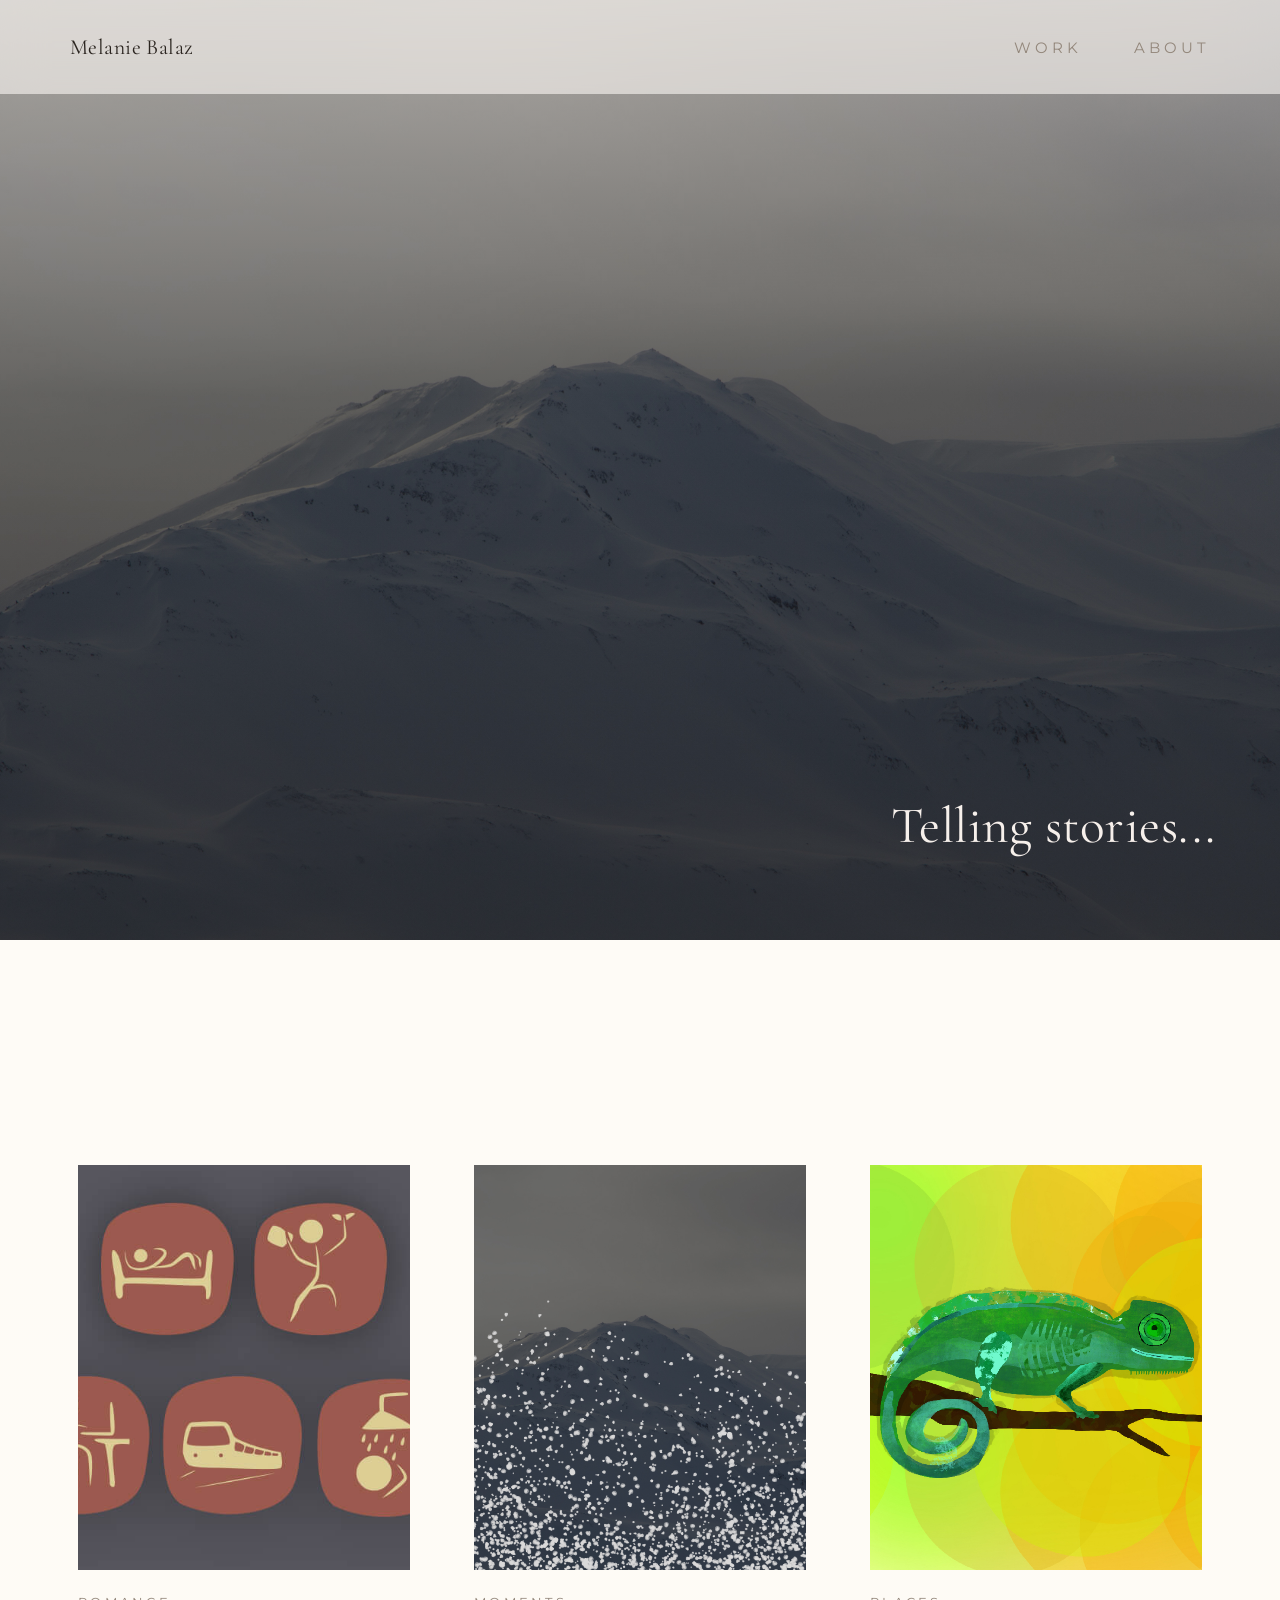
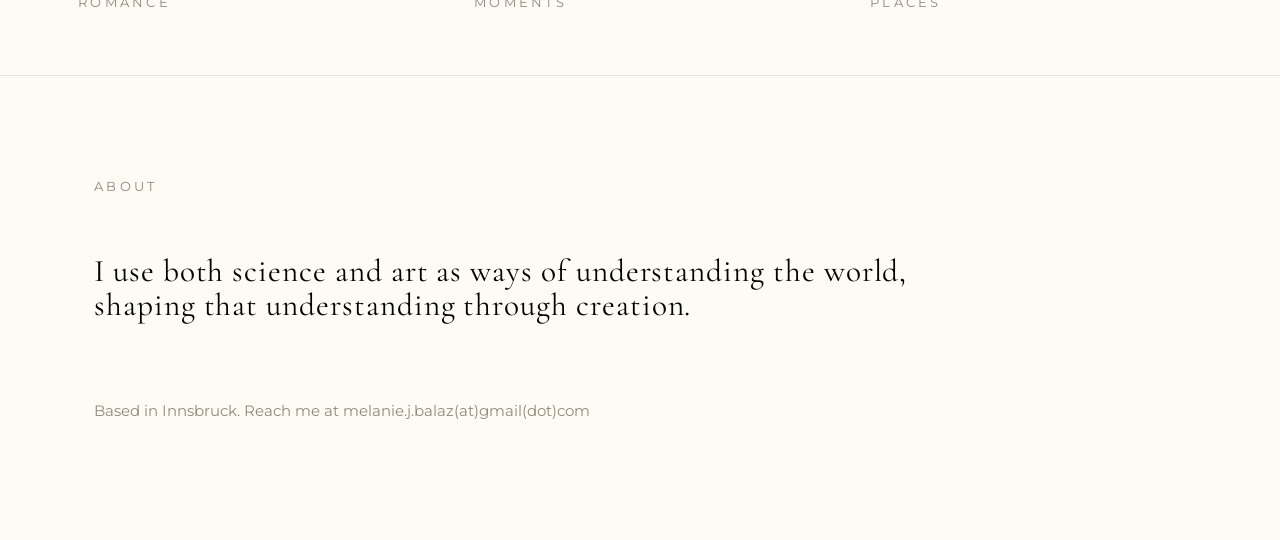
==== index.html @ 3f6c106b "Rebuild portfolio site" ====
<!DOCTYPE html>
<html lang="en">
<head>
  <meta charset="utf-8">
  <meta name="viewport" content="width=device-width, initial-scale=1">
  <title>Melanie Balaz</title>
  <meta name="description" content="Photography portfolio of Melanie Balaz.">
  <link rel="preconnect" href="https://fonts.googleapis.com">
  <link rel="preconnect" href="https://fonts.gstatic.com" crossorigin>
  <link href="https://fonts.googleapis.com/css2?family=Cormorant+Garamond:wght@400;500&family=Montserrat:wght@300;400;500&display=swap" rel="stylesheet">
  <link rel="stylesheet" href="css/style.css">
</head>
<body class="page-home">
  <div class="page-shell">
    <header class="site-header">
      <a class="brand" href="index.html">Melanie Balaz</a>
      <button class="nav-toggle" type="button" aria-expanded="false" aria-controls="site-nav">
        Menu
      </button>
      <nav class="site-nav" id="site-nav" aria-label="Primary">
        <div class="nav-group nav-work">
          <a href="#work" aria-haspopup="true">Work</a>
          <div class="work-dropdown" aria-label="Work sections">
            <a class="dropdown-link" href="romance.html">Romance</a>
            <a class="dropdown-link" href="moments.html">Moments</a>
            <a class="dropdown-link" href="places.html">Places</a>
          </div>
        </div>
        <a href="#about">About</a>
      </nav>
    </header>

    <main>
      <section class="hero">
        <img src="assets/home/hero-placeholder.jpg" alt="Placeholder hero photograph">
        <div class="hero-copy">
          <h1>Telling stories...</h1>
        </div>
      </section>

      <section class="work-section" id="work">
        <div class="section-spacer" aria-hidden="true"></div>
        <div class="card-grid">
          <a class="story-card" href="romance.html">
            <div class="story-image-wrap">
              <img src="assets/romance/cover-placeholder.jpg" alt="Placeholder photograph for romance">
            </div>
            <span>Romance</span>
          </a>
          <a class="story-card" href="moments.html">
            <div class="story-image-wrap">
              <img src="assets/moments/cover-placeholder.jpg" alt="Placeholder photograph for moments">
            </div>
            <span>Moments</span>
          </a>
          <a class="story-card" href="places.html">
            <div class="story-image-wrap">
              <img src="assets/places/cover-placeholder.jpg" alt="Placeholder photograph for places">
            </div>
            <span>Places</span>
          </a>
        </div>
      </section>

      <section class="about-section" id="about">
        <div class="about-inner">
          <p class="eyebrow">About</p>
          <p class="about-text">
            I use both science and art as ways of understanding the world, shaping that understanding through creation.
          </p>
          <p class="about-contact">
            Based in Innsbruck. Reach me at melanie.j.balaz(at)gmail(dot)com
          </p>
        </div>
      </section>
    </main>
  </div>

  <script src="js/script.js"></script>
</body>
</html>
---- css/style.css ----
:root {
  --bg: #f6f3ee;
  --panel: rgba(255, 255, 255, 0.58);
  --panel-strong: rgba(255, 255, 255, 0.82);
  --line: rgba(77, 64, 51, 0.12);
  --text: #2b2520;
  --muted: #93877b;
  --shadow: 0 22px 50px rgba(74, 56, 39, 0.09);
  --radius: 30px;
  --radius-small: 22px;
  --content-width: min(1960px, calc(100vw - 32px));
}

* {
  box-sizing: border-box;
}

html {
  scroll-behavior: smooth;
}

body {
  margin: 0;
  background:
    radial-gradient(circle at top left, rgba(221, 214, 205, 0.6), transparent 28%),
    linear-gradient(180deg, #f7f3ee 0%, #f6f2ec 100%);
  color: var(--text);
  font-family: "Montserrat", sans-serif;
}

img {
  display: block;
  max-width: 100%;
}

a {
  color: inherit;
  text-decoration: none;
}

button {
  font: inherit;
}

.page-shell {
  width: 100%;
  margin: 0;
  min-height: 100vh;
  border: 0;
  border-radius: 0;
  background: rgba(255, 252, 247, 0.92);
  box-shadow: none;
  overflow: clip;
}

.page-shell-inner {
  min-height: 100vh;
}

.site-header {
  position: fixed;
  top: 0;
  left: 0;
  right: 0;
  width: 100%;
  display: flex;
  align-items: center;
  justify-content: space-between;
  gap: 24px;
  padding: 34px 70px;
  z-index: 20;
  border-radius: 0;
  background: rgba(255, 252, 248, 0.58);
  backdrop-filter: blur(22px) saturate(135%);
  -webkit-backdrop-filter: blur(22px) saturate(135%);
}

.brand,
.hero h1,
.story-title h1,
.about-text {
  font-family: "Cormorant Garamond", serif;
}

.brand {
  font-size: clamp(1.35rem, 1.2vw, 1.95rem);
  letter-spacing: 0.02em;
}

.site-nav {
  display: flex;
  align-items: center;
  gap: 52px;
  font-size: clamp(0.95rem, 0.9vw, 1.15rem);
  letter-spacing: 0.26em;
  text-transform: uppercase;
  color: var(--muted);
}

.nav-group {
  position: relative;
}

.site-nav a {
  transition: color 180ms ease;
}

.site-nav a:hover,
.site-nav a:focus-visible,
.nav-work.nav-open > a {
  color: var(--text);
}

.site-nav a[aria-current="page"],
.page-romance .nav-work > a,
.page-moments .nav-work > a,
.page-places .nav-work > a {
  color: var(--text);
}

.work-dropdown {
  position: absolute;
  top: calc(100% + 16px);
  right: -28px;
  min-width: 280px;
  display: grid;
  gap: 24px;
  padding: 24px 30px 26px;
  background: rgba(255, 252, 247, 0.94);
  border: 1px solid rgba(77, 64, 51, 0.08);
  box-shadow: 0 16px 30px rgba(50, 37, 26, 0.08);
  opacity: 0;
  transform: translateY(10px);
  pointer-events: none;
  transition: opacity 180ms ease, transform 180ms ease;
}

.work-dropdown a {
  display: block;
}

.work-dropdown a[aria-current="page"] {
  color: var(--text);
}

.nav-work:hover .work-dropdown,
.nav-work:focus-within .work-dropdown,
.nav-work.nav-open .work-dropdown {
  opacity: 1;
  transform: translateY(0);
  pointer-events: auto;
}

.nav-toggle {
  display: none;
  border: 0;
  background: transparent;
  text-transform: uppercase;
  letter-spacing: 0.2em;
  color: var(--muted);
}

.hero {
  position: relative;
  min-height: 940px;
  overflow: hidden;
}

.hero::after {
  content: "";
  position: absolute;
  inset: 0;
  background: linear-gradient(180deg, rgba(248, 242, 236, 0.48) 0%, rgba(44, 31, 18, 0.04) 42%, rgba(31, 19, 8, 0.28) 100%);
}

.hero img {
  width: 100%;
  height: 100%;
  min-height: 940px;
  object-fit: cover;
  object-position: center;
}

.hero-copy {
  position: absolute;
  right: clamp(40px, 5vw, 110px);
  bottom: clamp(40px, 7vw, 92px);
  z-index: 1;
}

.hero h1,
.story-title h1 {
  margin: 0;
  font-size: clamp(2.15rem, 4vw, 4.2rem);
  font-weight: 400;
  line-height: 0.94;
  letter-spacing: 0.01em;
}

.hero h1 {
  color: rgba(255, 248, 243, 0.96);
  text-align: right;
}

.story-title h1 {
  font-family: "Cormorant Garamond", serif;
  font-size: clamp(1.8rem, 3vw, 3.1rem);
}

.work-section {
  padding: 0 78px 64px;
}

.section-spacer {
  height: 225px;
}

.card-grid {
  display: grid;
  grid-template-columns: repeat(3, minmax(0, 1fr));
  gap: 64px;
}

.story-card {
  display: block;
}

.story-image-wrap {
  aspect-ratio: 0.82;
  overflow: hidden;
  background: #e8e2da;
}

.story-card img {
  width: 100%;
  height: 100%;
  object-fit: cover;
  transition: transform 280ms ease, filter 280ms ease;
}

.story-card:hover img,
.story-card:focus-visible img {
  transform: scale(1.02);
  filter: saturate(1.03);
}

.story-card span,
.eyebrow {
  display: inline-block;
  margin-top: 24px;
  font-size: clamp(0.82rem, 0.78vw, 1.22rem);
  letter-spacing: 0.25em;
  text-transform: uppercase;
  color: var(--muted);
}

.about-section {
  border-top: 1px solid var(--line);
  padding: 78px 0 120px;
}

.about-inner {
  max-width: 1120px;
  padding: 0 94px;
}

.about-text {
  margin: 48px 0 78px;
  max-width: 920px;
  font-size: clamp(1.7rem, 2.45vw, 2.8rem);
  line-height: 1.08;
  font-weight: 400;
  letter-spacing: 0.03em;
  color: #000;
}

.about-contact {
  margin: 0;
  font-size: clamp(0.95rem, 1.05vw, 1.45rem);
  color: var(--muted);
}

.story-page {
  padding: 148px 78px 90px;
}

.back-link {
  display: inline-block;
  margin-bottom: 34px;
  font-size: clamp(0.78rem, 0.72vw, 0.95rem);
  letter-spacing: 0.2em;
  text-transform: uppercase;
  color: var(--muted);
}

.back-link::before {
  content: "< ";
}

.story-title {
  padding: 12px 0 86px;
}

.story-title h1 {
  color: var(--text);
}

.story-gallery-split {
  display: grid;
  grid-template-columns: minmax(0, 1fr) minmax(0, 1fr);
  gap: 64px;
  align-items: start;
}

.story-frame {
  margin: 0;
  overflow: hidden;
  background: #e8e1d7;
}

.story-frame-tall {
  aspect-ratio: 0.76;
}

.story-frame-wide {
  aspect-ratio: 1.24;
}

.story-frame img {
  width: 100%;
  height: 100%;
  object-fit: cover;
}

@media (max-width: 1100px) {
  .site-header {
    padding: 28px 24px;
    border-radius: 0;
  }

  .page-shell {
    width: 100%;
    border-radius: 0;
  }

  .site-nav {
    position: absolute;
    top: calc(100% - 8px);
    right: 16px;
    display: none;
    width: min(320px, calc(100vw - 48px));
    padding: 20px 22px 24px;
    border: 1px solid rgba(77, 64, 51, 0.08);
    background: rgba(255, 252, 247, 0.96);
    box-shadow: 0 16px 30px rgba(50, 37, 26, 0.08);
  }

  .site-nav.nav-visible {
    display: grid;
    gap: 22px;
  }

  .nav-group {
    display: grid;
    gap: 16px;
  }

  .work-dropdown {
    position: static;
    min-width: auto;
    padding: 0 0 0 14px;
    background: transparent;
    border: 0;
    box-shadow: none;
    opacity: 1;
    transform: none;
    pointer-events: auto;
    gap: 18px;
    display: none;
  }

  .nav-work.nav-open .work-dropdown {
    display: grid;
  }

  .nav-toggle {
    display: block;
  }

  .hero,
  .hero img {
    min-height: 620px;
  }

  .work-section,
  .story-page {
    padding-left: 24px;
    padding-right: 24px;
  }

  .section-spacer {
    height: 96px;
  }

  .card-grid,
  .story-gallery-split {
    grid-template-columns: 1fr;
    gap: 32px;
  }

  .about-inner {
    padding: 0 24px;
  }

  .about-text {
    margin: 28px 0 42px;
  }
}

@media (max-width: 700px) {
  .page-shell {
    margin: 0;
  }

  .site-header {
    inset: 8px auto auto 50%;
  }

  .brand {
    font-size: 2.2rem;
  }

  .hero-copy {
    left: 24px;
    right: 24px;
    bottom: 28px;
  }

  .hero h1 {
    text-align: left;
  }

  .story-card span,
  .eyebrow,
  .site-nav {
    letter-spacing: 0.18em;
  }

  .story-page {
    padding-top: 118px;
  }

  .story-title {
    padding-bottom: 42px;
  }
}
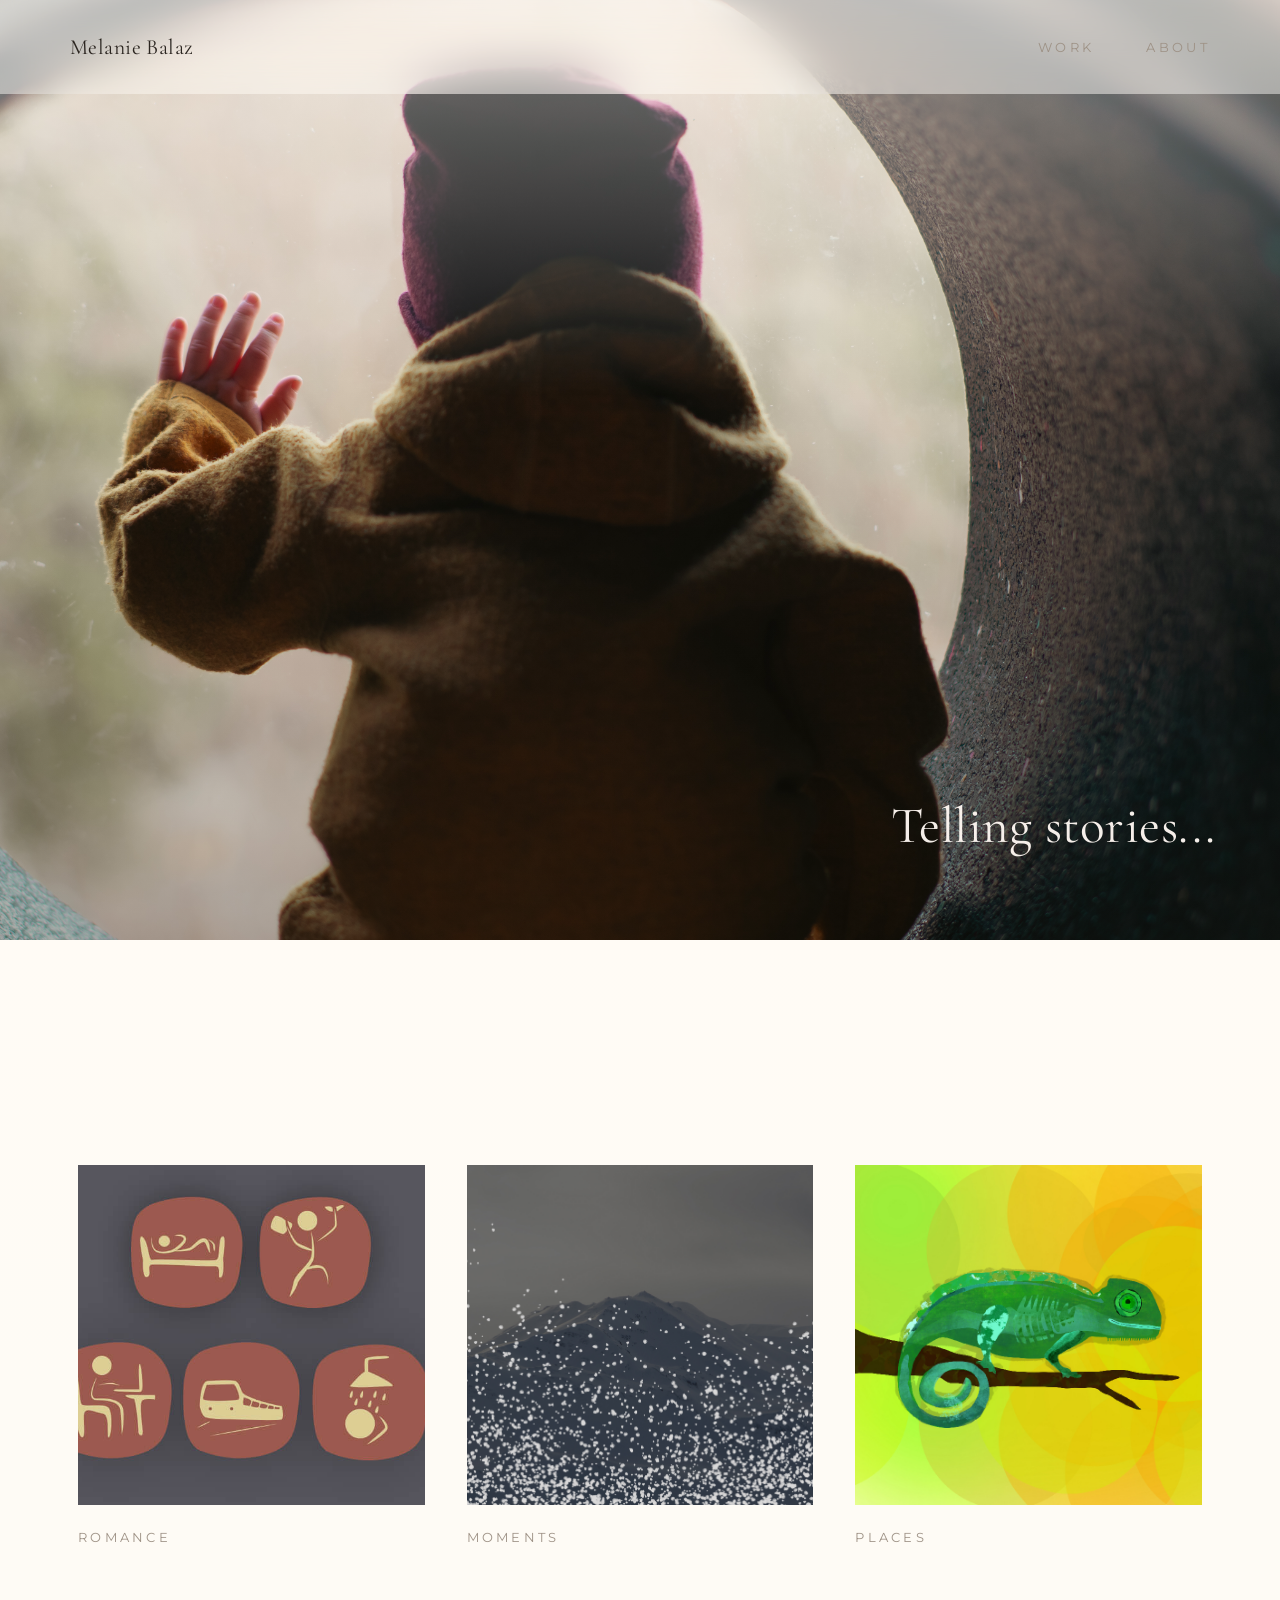
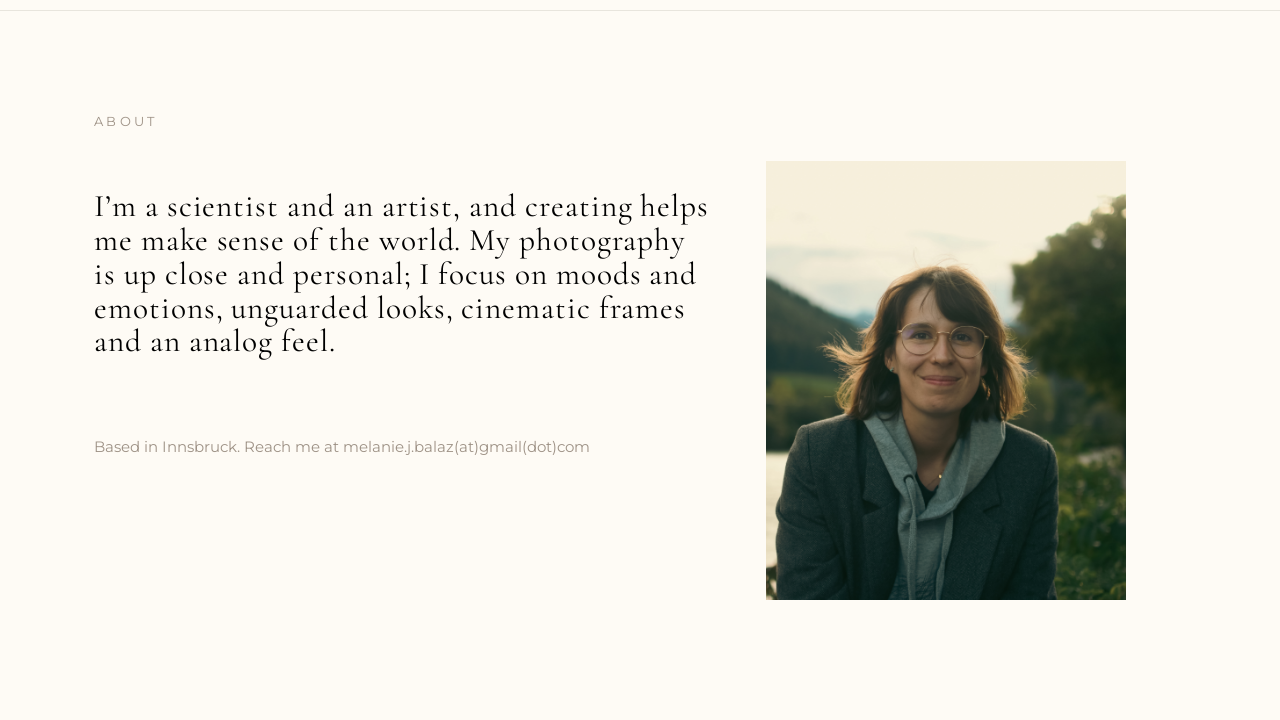
==== commit d82365a6: "Expand portfolio pages and clean repo" ====
--- a/index.html
+++ b/index.html
@@ -64,13 +64,19 @@
 
       <section class="about-section" id="about">
         <div class="about-inner">
-          <p class="eyebrow">About</p>
-          <p class="about-text">
-            I use both science and art as ways of understanding the world, shaping that understanding through creation.
-          </p>
-          <p class="about-contact">
-            Based in Innsbruck. Reach me at melanie.j.balaz(at)gmail(dot)com
-          </p>
+          <div class="about-copy">
+            <p class="eyebrow">About</p>
+            <p class="about-text">
+              I’m a scientist and an artist, and creating helps me make sense of the world.
+              My photography is up close and personal; I focus on moods and emotions, unguarded looks, cinematic frames and an analog feel.
+            </p>
+            <p class="about-contact">
+              Based in Innsbruck. Reach me at melanie.j.balaz(at)gmail(dot)com
+            </p>
+          </div>
+          <figure class="about-portrait">
+            <img src="assets/about/portrait-placeholder.jpg" alt="Placeholder portrait photograph">
+          </figure>
         </div>
       </section>
     </main>
--- a/css/style.css
+++ b/css/style.css
@@ -4,7 +4,8 @@
   --panel-strong: rgba(255, 255, 255, 0.82);
   --line: rgba(77, 64, 51, 0.12);
   --text: #2b2520;
-  --muted: #93877b;
+  --muted: #9e9286;
+  --hover: #000;
   --shadow: 0 22px 50px rgba(74, 56, 39, 0.09);
   --radius: 30px;
   --radius-small: 22px;
@@ -22,8 +23,8 @@
 body {
   margin: 0;
   background:
-    radial-gradient(circle at top left, rgba(221, 214, 205, 0.6), transparent 28%),
-    linear-gradient(180deg, #f7f3ee 0%, #f6f2ec 100%);
+    radial-gradient(circle at top left, rgba(228, 215, 201, 0.5), transparent 28%),
+    linear-gradient(180deg, #fcf7f0 0%, #f7efe5 100%);
   color: var(--text);
   font-family: "Montserrat", sans-serif;
 }
@@ -70,7 +71,7 @@
   padding: 34px 70px;
   z-index: 20;
   border-radius: 0;
-  background: rgba(255, 252, 248, 0.58);
+  background: rgba(255, 252, 248, 0.48);
   backdrop-filter: blur(22px) saturate(135%);
   -webkit-backdrop-filter: blur(22px) saturate(135%);
 }
@@ -91,7 +92,7 @@
   display: flex;
   align-items: center;
   gap: 52px;
-  font-size: clamp(0.95rem, 0.9vw, 1.15rem);
+  font-size: clamp(0.8rem, 0.72vw, 0.95rem);
   letter-spacing: 0.26em;
   text-transform: uppercase;
   color: var(--muted);
@@ -108,7 +109,7 @@
 .site-nav a:hover,
 .site-nav a:focus-visible,
 .nav-work.nav-open > a {
-  color: var(--text);
+  color: var(--hover);
 }
 
 .site-nav a[aria-current="page"],
@@ -135,12 +136,26 @@
   transition: opacity 180ms ease, transform 180ms ease;
 }
 
+.work-dropdown::before {
+  content: "";
+  position: absolute;
+  left: 0;
+  right: 0;
+  top: -16px;
+  height: 16px;
+}
+
 .work-dropdown a {
   display: block;
 }
 
 .work-dropdown a[aria-current="page"] {
   color: var(--text);
+}
+
+.work-dropdown a:hover,
+.work-dropdown a:focus-visible {
+  color: var(--hover);
 }
 
 .nav-work:hover .work-dropdown,
@@ -218,7 +233,7 @@
 .card-grid {
   display: grid;
   grid-template-columns: repeat(3, minmax(0, 1fr));
-  gap: 64px;
+  gap: 42px;
 }
 
 .story-card {
@@ -226,7 +241,7 @@
 }
 
 .story-image-wrap {
-  aspect-ratio: 0.82;
+  aspect-ratio: 1.02;
   overflow: hidden;
   background: #e8e2da;
 }
@@ -260,8 +275,16 @@
 }
 
 .about-inner {
-  max-width: 1120px;
+  max-width: 1320px;
   padding: 0 94px;
+  display: grid;
+  grid-template-columns: minmax(0, 1.25fr) minmax(280px, 420px);
+  gap: 56px;
+  align-items: start;
+}
+
+.about-copy {
+  min-width: 0;
 }
 
 .about-text {
@@ -280,6 +303,20 @@
   color: var(--muted);
 }
 
+.about-portrait {
+  margin: 72px 0 0;
+  width: min(100%, 360px);
+  aspect-ratio: 0.82;
+  overflow: hidden;
+  background: #e8e1d7;
+}
+
+.about-portrait img {
+  width: 100%;
+  height: 100%;
+  object-fit: cover;
+}
+
 .story-page {
   padding: 148px 78px 90px;
 }
@@ -310,6 +347,13 @@
   grid-template-columns: minmax(0, 1fr) minmax(0, 1fr);
   gap: 64px;
   align-items: start;
+  margin-bottom: 42px;
+}
+
+.story-gallery-grid {
+  display: grid;
+  grid-template-columns: repeat(3, minmax(0, 1fr));
+  gap: 36px;
 }
 
 .story-frame {
@@ -324,6 +368,10 @@
 
 .story-frame-wide {
   aspect-ratio: 1.24;
+}
+
+.story-frame-gallery {
+  aspect-ratio: 0.88;
 }
 
 .story-frame img {
@@ -403,17 +451,25 @@
   }
 
   .card-grid,
-  .story-gallery-split {
+  .story-gallery-split,
+  .story-gallery-grid {
     grid-template-columns: 1fr;
     gap: 32px;
   }
 
   .about-inner {
     padding: 0 24px;
+    grid-template-columns: 1fr;
+    gap: 28px;
   }
 
   .about-text {
     margin: 28px 0 42px;
+  }
+
+  .about-portrait {
+    margin-top: 0;
+    max-width: 420px;
   }
 }
 
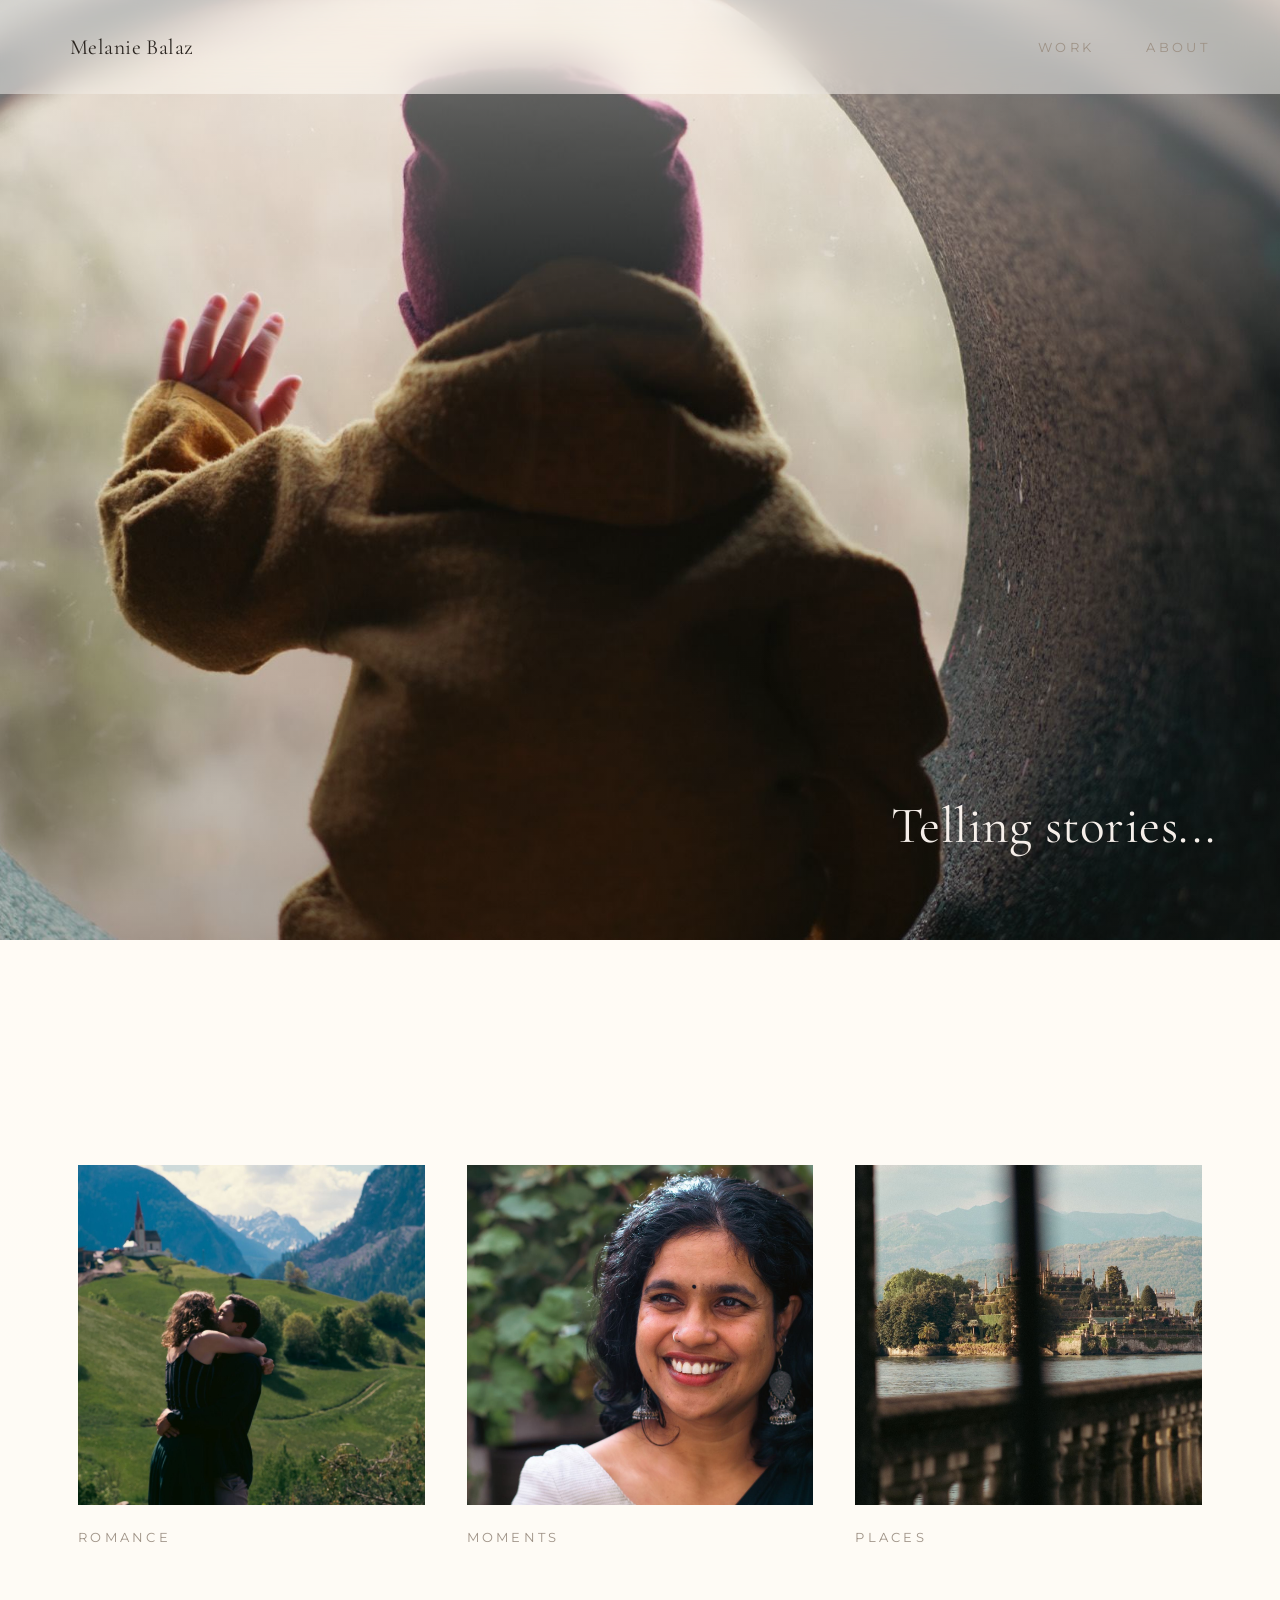
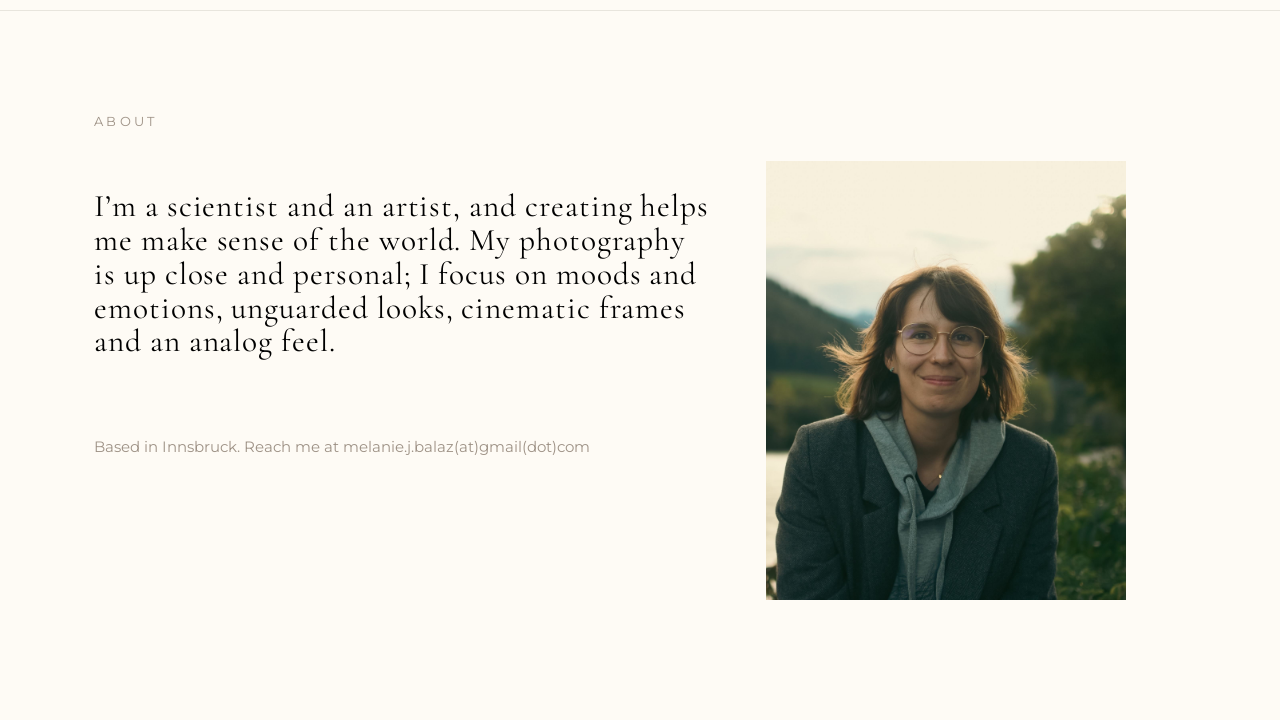
==== commit 194a53c4: "Fix broken image references" ====
--- a/index.html
+++ b/index.html
@@ -43,7 +43,7 @@
         <div class="card-grid">
           <a class="story-card" href="romance.html">
             <div class="story-image-wrap">
-              <img src="assets/romance/cover-placeholder.jpg" alt="Placeholder photograph for romance">
+              <img src="assets/romance/dm.jpg" alt="Photograph for romance">
             </div>
             <span>Romance</span>
           </a>
--- a/css/style.css
+++ b/css/style.css
@@ -342,6 +342,81 @@
   color: var(--text);
 }
 
+.couples-list {
+  display: grid;
+  gap: 52px;
+}
+
+.couple-section {
+  border-top: 1px solid rgba(77, 64, 51, 0.12);
+  padding-top: 26px;
+}
+
+.couple-toggle {
+  display: grid;
+  grid-template-columns: minmax(180px, 240px) minmax(0, 520px);
+  gap: 24px;
+  align-items: end;
+  width: 100%;
+  padding: 0;
+  border: 0;
+  background: transparent;
+  cursor: pointer;
+  text-align: left;
+}
+
+.couple-name {
+  align-self: center;
+  color: var(--muted);
+  font-size: clamp(0.9rem, 0.88vw, 1.2rem);
+  letter-spacing: 0.24em;
+  text-transform: uppercase;
+}
+
+.couple-cover {
+  margin: 0;
+  background: rgba(255, 252, 247, 0.92);
+  overflow: hidden;
+  max-width: 520px;
+}
+
+.couple-cover img {
+  display: block;
+  width: 100%;
+  height: auto;
+  transition: transform 260ms ease, filter 260ms ease;
+}
+
+.couple-toggle:hover .couple-cover img,
+.couple-toggle:focus-visible .couple-cover img {
+  transform: scale(1.03);
+  filter: saturate(1.03);
+}
+
+.couple-gallery {
+  display: grid;
+  grid-template-rows: 0fr;
+  opacity: 0;
+  transform: translateY(-8px);
+  transition:
+    grid-template-rows 420ms ease,
+    opacity 320ms ease,
+    transform 420ms ease,
+    padding-top 420ms ease;
+  padding-top: 0;
+}
+
+.couple-gallery > * {
+  min-height: 0;
+}
+
+.couple-section.is-open .couple-gallery {
+  grid-template-rows: 1fr;
+  opacity: 1;
+  transform: translateY(0);
+  padding-top: 28px;
+}
+
 .story-gallery-split {
   display: grid;
   grid-template-columns: minmax(0, 1fr) minmax(0, 1fr);
@@ -356,10 +431,19 @@
   gap: 36px;
 }
 
+.story-gallery-masonry {
+  columns: 3 240px;
+  column-gap: 28px;
+}
+
+.couple-gallery .story-gallery-masonry {
+  overflow: hidden;
+}
+
 .story-frame {
-  margin: 0;
-  overflow: hidden;
-  background: #e8e1d7;
+  margin: 0 0 28px;
+  break-inside: avoid;
+  background: rgba(255, 252, 247, 0.92);
 }
 
 .story-frame-tall {
@@ -376,8 +460,68 @@
 
 .story-frame img {
   width: 100%;
-  height: 100%;
-  object-fit: cover;
+  height: auto;
+  object-fit: contain;
+}
+
+.story-frame-button {
+  display: block;
+  width: 100%;
+  padding: 0;
+  border: 0;
+  background: transparent;
+  cursor: pointer;
+  overflow: hidden;
+}
+
+.story-frame-button img {
+  display: block;
+  width: 100%;
+  height: auto;
+  transition: transform 260ms ease, filter 260ms ease;
+}
+
+.story-frame-button:hover img,
+.story-frame-button:focus-visible img {
+  transform: scale(1.03);
+  filter: saturate(1.03);
+}
+
+.lightbox {
+  position: fixed;
+  inset: 0;
+  z-index: 80;
+  display: flex;
+  align-items: center;
+  justify-content: center;
+  padding: 56px 32px 32px;
+  background: rgba(18, 14, 10, 0.88);
+}
+
+.lightbox[hidden] {
+  display: none;
+}
+
+.lightbox-image {
+  max-width: min(94vw, 1600px);
+  max-height: 88vh;
+  width: auto;
+  height: auto;
+  object-fit: contain;
+  box-shadow: 0 18px 60px rgba(0, 0, 0, 0.28);
+}
+
+.lightbox-close {
+  position: absolute;
+  top: 18px;
+  right: 24px;
+  border: 0;
+  background: transparent;
+  color: rgba(255, 248, 243, 0.95);
+  font-size: 0.85rem;
+  letter-spacing: 0.22em;
+  text-transform: uppercase;
+  cursor: pointer;
 }
 
 @media (max-width: 1100px) {
@@ -457,6 +601,16 @@
     gap: 32px;
   }
 
+  .couple-toggle {
+    grid-template-columns: 1fr;
+    gap: 18px;
+  }
+
+  .story-gallery-masonry {
+    columns: 2 220px;
+    column-gap: 20px;
+  }
+
   .about-inner {
     padding: 0 24px;
     grid-template-columns: 1fr;
@@ -509,4 +663,9 @@
   .story-title {
     padding-bottom: 42px;
   }
-}
+
+  .story-gallery-masonry {
+    columns: 1;
+    column-gap: 0;
+  }
+}
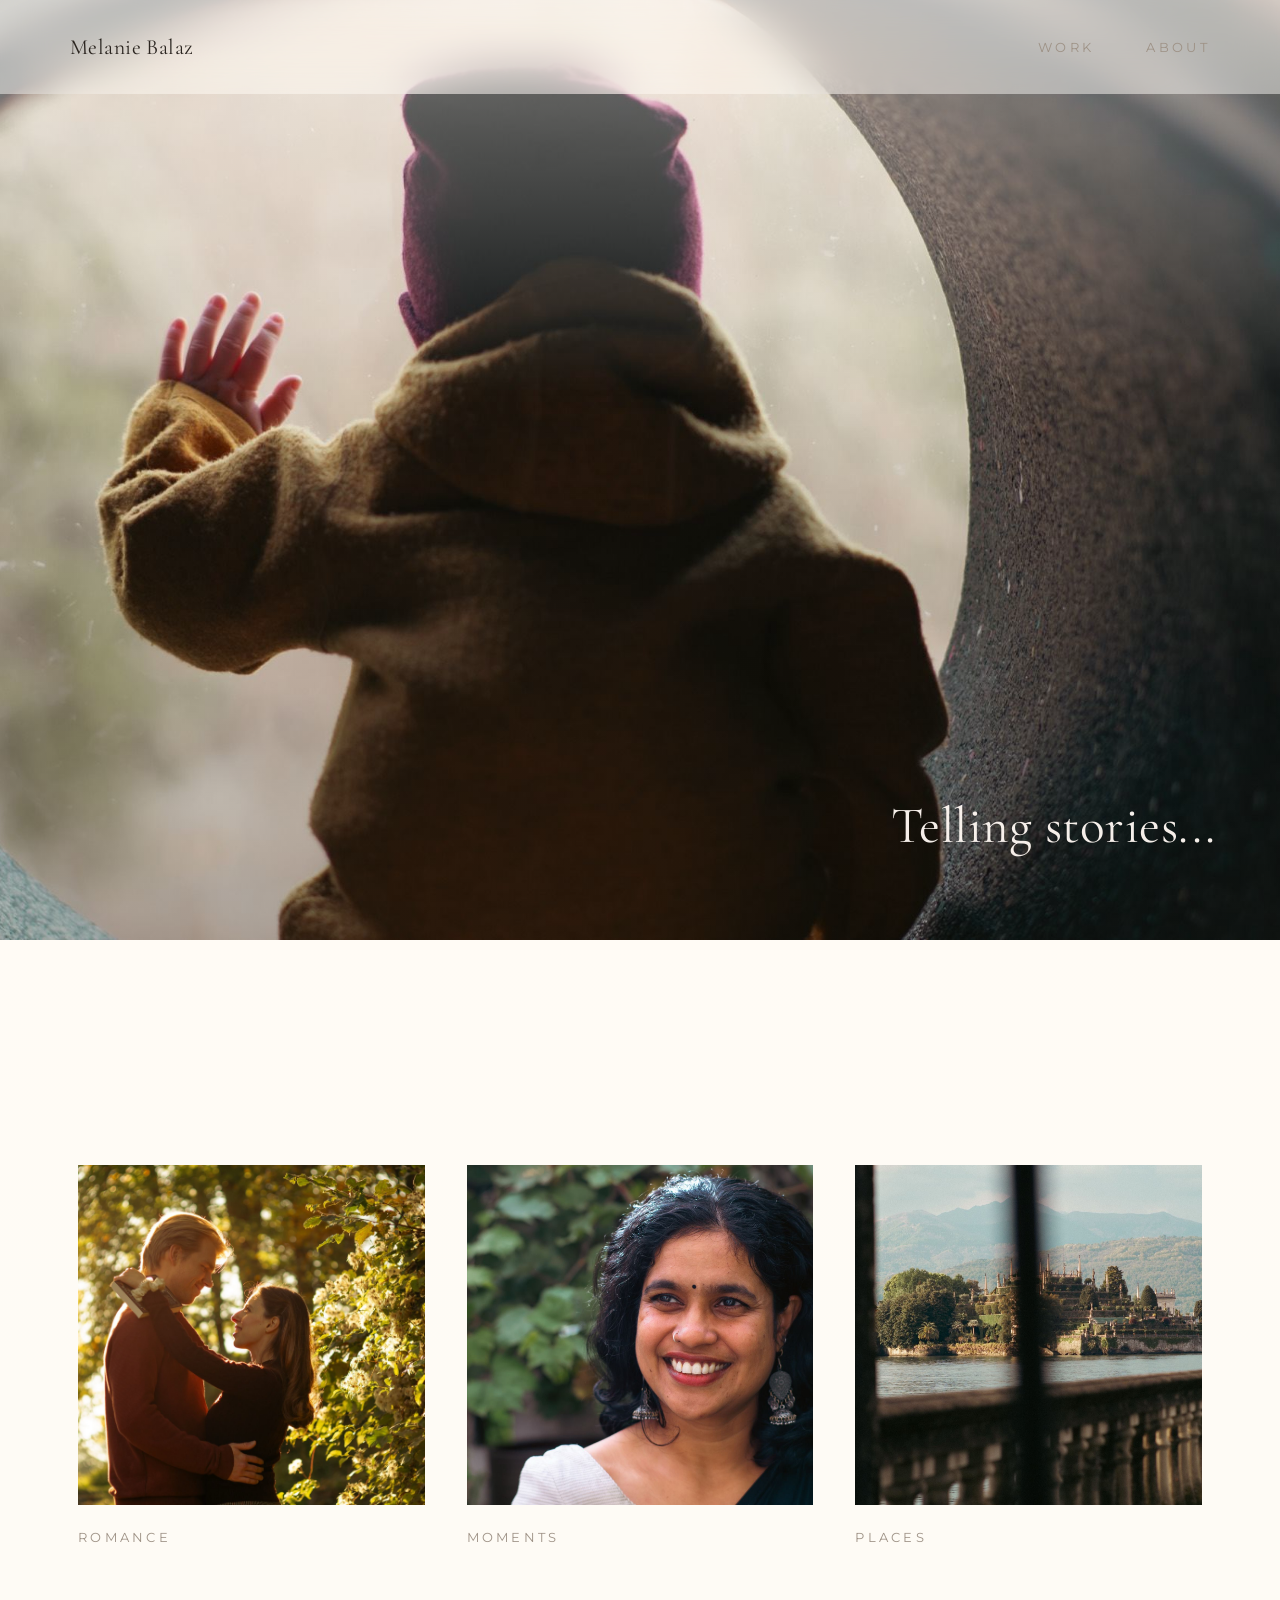
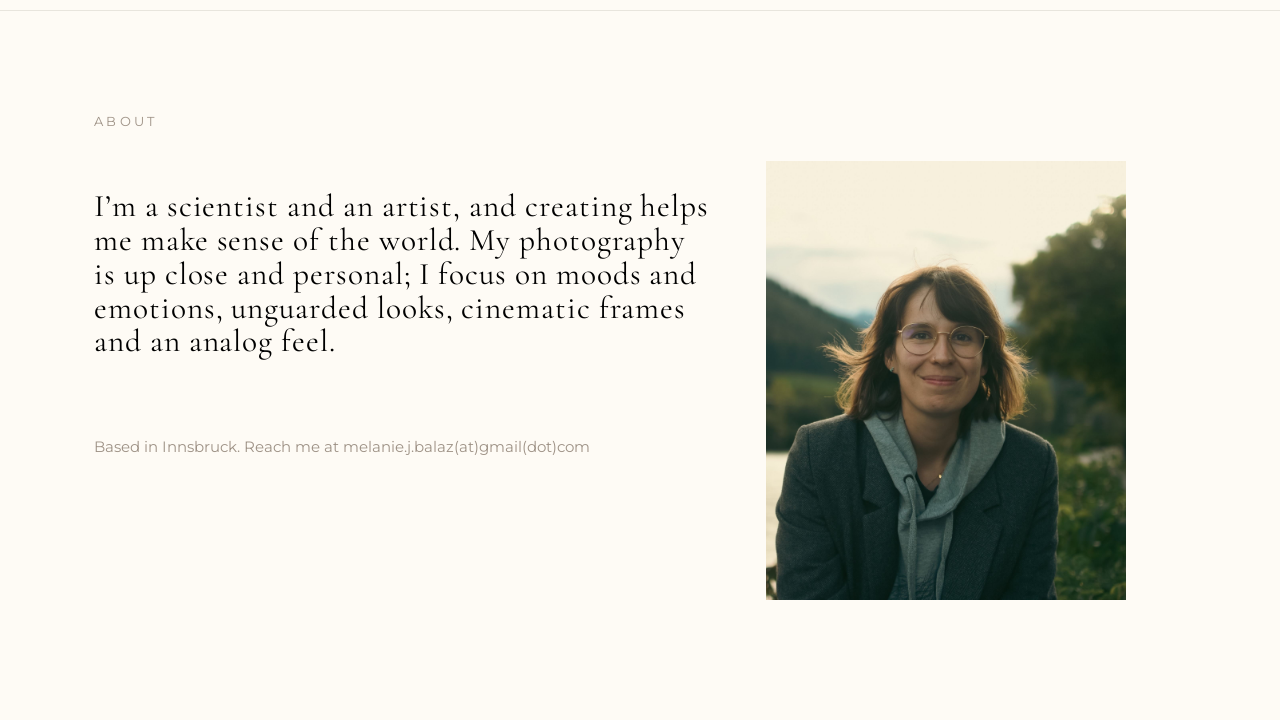
==== commit 558d7441: "quality update" ====
--- a/index.html
+++ b/index.html
@@ -43,7 +43,7 @@
         <div class="card-grid">
           <a class="story-card" href="romance.html">
             <div class="story-image-wrap">
-              <img src="assets/romance/dm.jpg" alt="Photograph for romance">
+              <img src="assets/romance/jm.jpg" alt="Photograph for romance">
             </div>
             <span>Romance</span>
           </a>
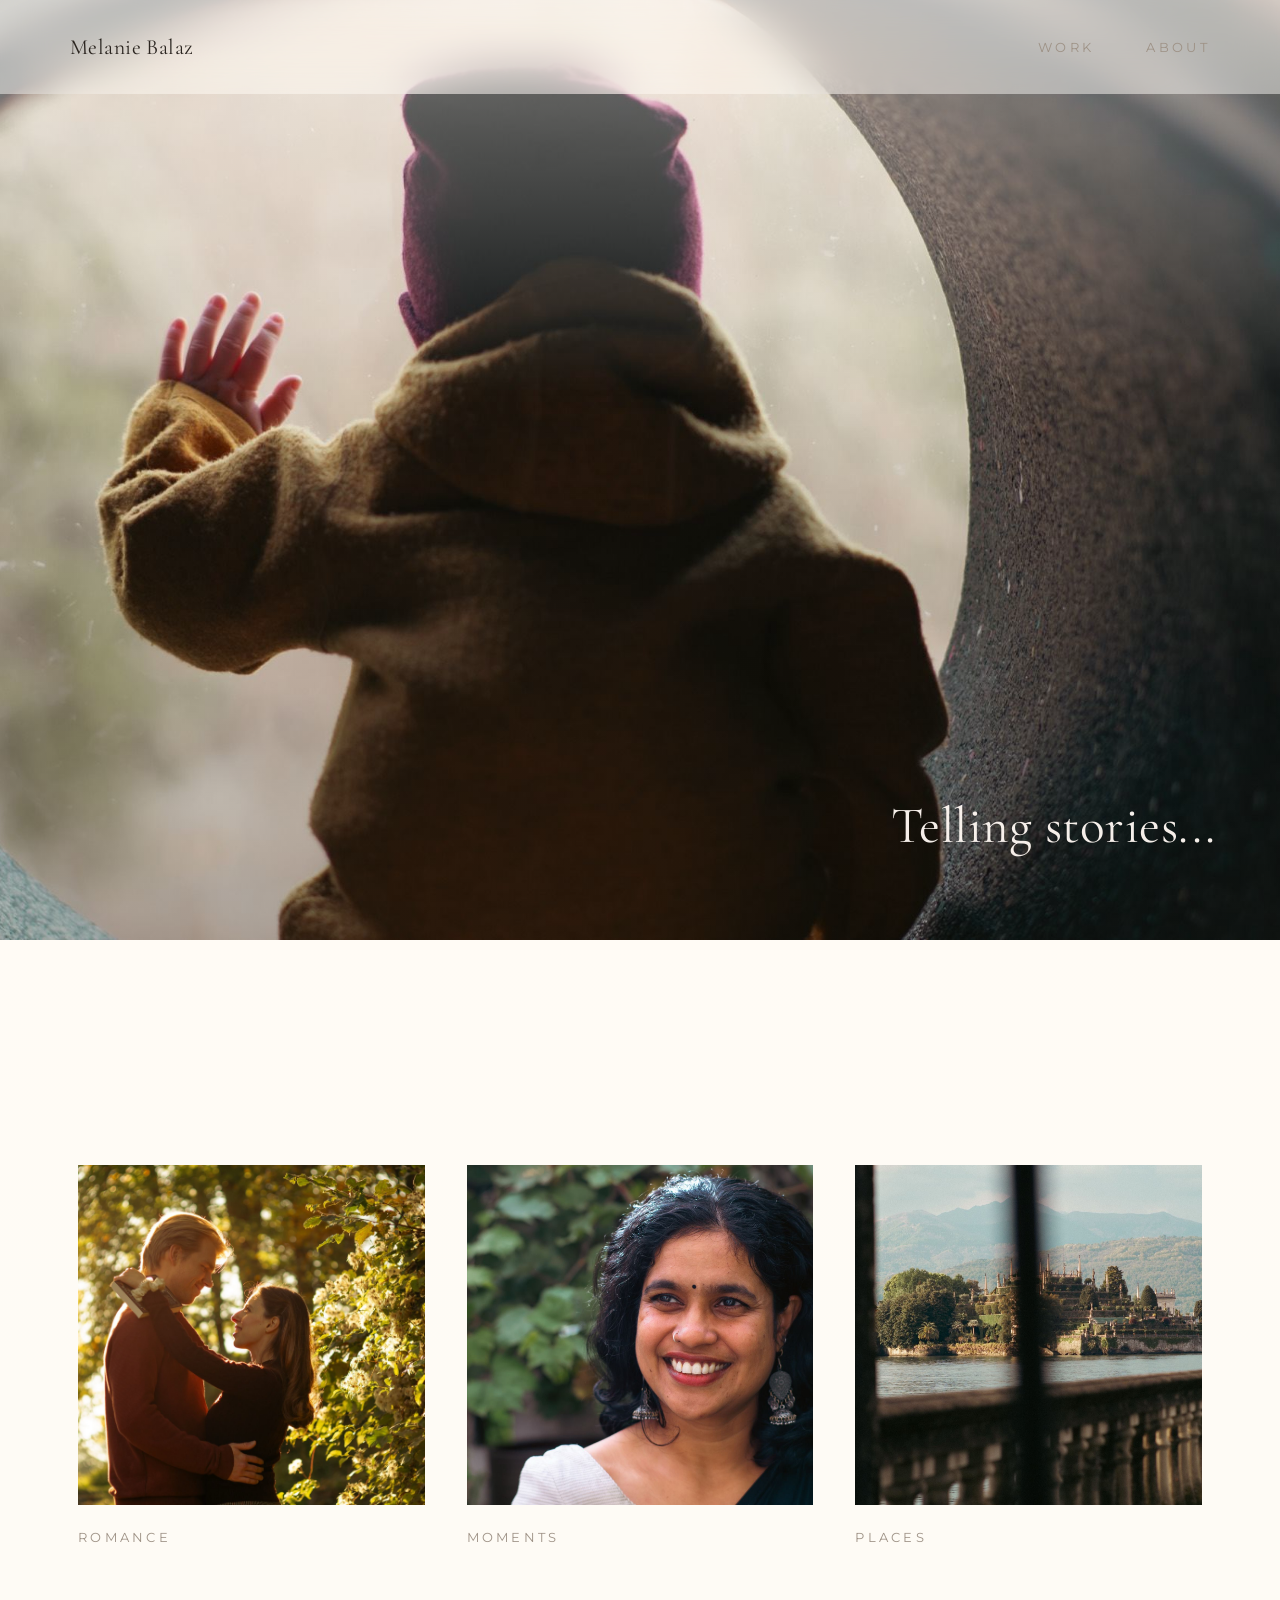
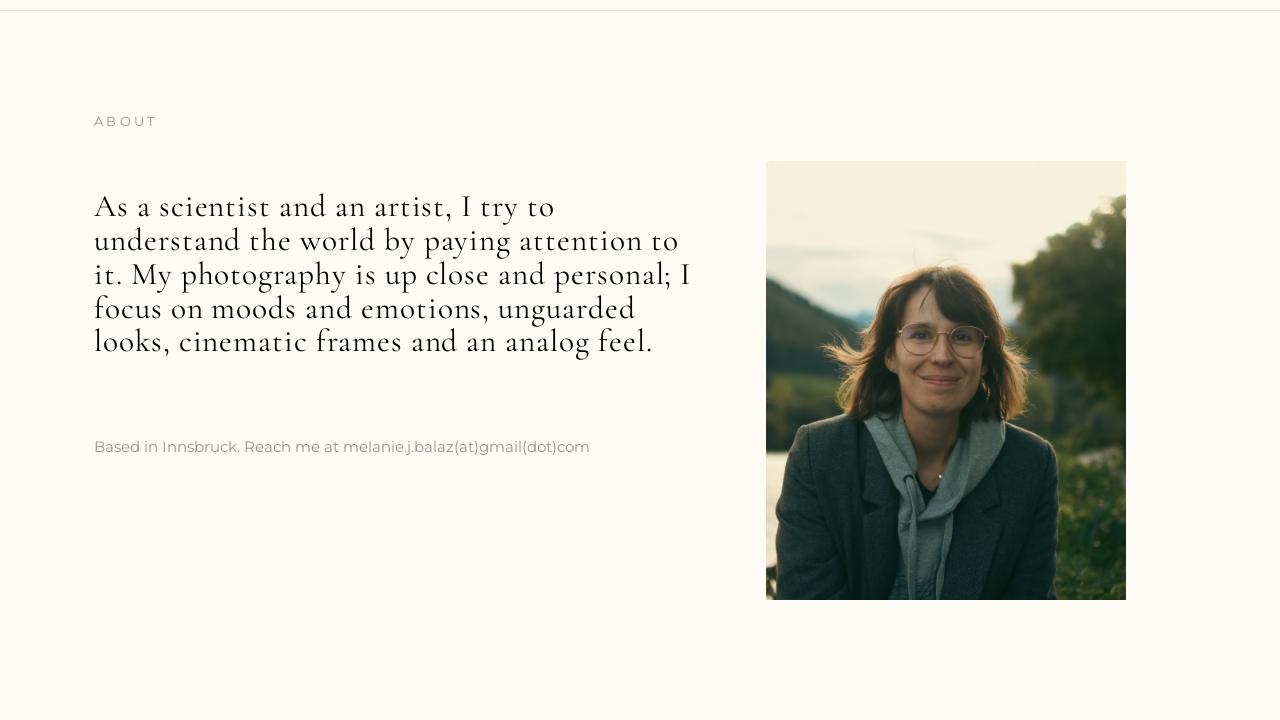
==== commit d7f7c251: "Add milky overlay and adapt about me text" ====
--- a/index.html
+++ b/index.html
@@ -67,7 +67,7 @@
           <div class="about-copy">
             <p class="eyebrow">About</p>
             <p class="about-text">
-              I’m a scientist and an artist, and creating helps me make sense of the world.
+              As a scientist and an artist, I try to understand the world by paying attention to it.
               My photography is up close and personal; I focus on moods and emotions, unguarded looks, cinematic frames and an analog feel.
             </p>
             <p class="about-contact">
--- a/css/style.css
+++ b/css/style.css
@@ -27,6 +27,7 @@
     linear-gradient(180deg, #fcf7f0 0%, #f7efe5 100%);
   color: var(--text);
   font-family: "Montserrat", sans-serif;
+  overflow-x: hidden;
 }
 
 img {
@@ -374,17 +375,33 @@
 }
 
 .couple-cover {
+  position: relative;
   margin: 0;
   background: rgba(255, 252, 247, 0.92);
   overflow: hidden;
   max-width: 520px;
 }
 
+.couple-cover::after {
+  content: "";
+  position: absolute;
+  inset: 0;
+  background: rgba(255, 252, 247, 0.24);
+  opacity: 0;
+  transition: opacity 220ms ease;
+  pointer-events: none;
+}
+
 .couple-cover img {
   display: block;
   width: 100%;
   height: auto;
   transition: transform 260ms ease, filter 260ms ease;
+}
+
+.couple-toggle:hover .couple-cover::after,
+.couple-toggle:focus-visible .couple-cover::after {
+  opacity: 1;
 }
 
 .couple-toggle:hover .couple-cover img,
@@ -432,8 +449,10 @@
 }
 
 .story-gallery-masonry {
-  columns: 3 240px;
-  column-gap: 28px;
+  display: grid;
+  grid-template-columns: repeat(3, minmax(0, 1fr));
+  gap: 28px;
+  align-items: start;
 }
 
 .couple-gallery .story-gallery-masonry {
@@ -441,8 +460,7 @@
 }
 
 .story-frame {
-  margin: 0 0 28px;
-  break-inside: avoid;
+  margin: 0;
   background: rgba(255, 252, 247, 0.92);
 }
 
@@ -526,7 +544,8 @@
 
 @media (max-width: 1100px) {
   .site-header {
-    padding: 28px 24px;
+    gap: 16px;
+    padding: 22px 20px;
     border-radius: 0;
   }
 
@@ -538,10 +557,12 @@
   .site-nav {
     position: absolute;
     top: calc(100% - 8px);
-    right: 16px;
+    right: 12px;
     display: none;
-    width: min(320px, calc(100vw - 48px));
-    padding: 20px 22px 24px;
+    width: min(320px, calc(100vw - 24px));
+    max-height: min(70svh, 480px);
+    overflow-y: auto;
+    padding: 18px 18px 22px;
     border: 1px solid rgba(77, 64, 51, 0.08);
     background: rgba(255, 252, 247, 0.96);
     box-shadow: 0 16px 30px rgba(50, 37, 26, 0.08);
@@ -577,21 +598,24 @@
 
   .nav-toggle {
     display: block;
+    padding: 0;
+    font-size: 0.76rem;
+    line-height: 1;
   }
 
   .hero,
   .hero img {
-    min-height: 620px;
+    min-height: 76svh;
   }
 
   .work-section,
   .story-page {
-    padding-left: 24px;
-    padding-right: 24px;
+    padding-left: 20px;
+    padding-right: 20px;
   }
 
   .section-spacer {
-    height: 96px;
+    height: 80px;
   }
 
   .card-grid,
@@ -607,23 +631,24 @@
   }
 
   .story-gallery-masonry {
-    columns: 2 220px;
-    column-gap: 20px;
+    grid-template-columns: repeat(2, minmax(0, 1fr));
+    gap: 20px;
   }
 
   .about-inner {
-    padding: 0 24px;
+    padding: 0 20px;
     grid-template-columns: 1fr;
-    gap: 28px;
+    gap: 24px;
   }
 
   .about-text {
-    margin: 28px 0 42px;
+    margin: 20px 0 32px;
+    max-width: 34rem;
   }
 
   .about-portrait {
     margin-top: 0;
-    max-width: 420px;
+    max-width: 360px;
   }
 }
 
@@ -633,20 +658,29 @@
   }
 
   .site-header {
-    inset: 8px auto auto 50%;
+    left: 0;
+    right: 0;
+    top: 0;
+    width: 100%;
+    gap: 12px;
+    padding: 16px 14px;
   }
 
   .brand {
-    font-size: 2.2rem;
+    font-size: 1.35rem;
+    line-height: 1;
   }
 
   .hero-copy {
-    left: 24px;
-    right: 24px;
-    bottom: 28px;
+    left: 16px;
+    right: 16px;
+    bottom: 20px;
   }
 
   .hero h1 {
+    font-size: clamp(2rem, 12vw, 3.15rem);
+    line-height: 0.96;
+    letter-spacing: 0.02em;
     text-align: left;
   }
 
@@ -656,16 +690,150 @@
     letter-spacing: 0.18em;
   }
 
+  .site-nav {
+    right: 8px;
+    width: calc(100vw - 16px);
+    gap: 18px;
+    font-size: 0.72rem;
+  }
+
+  .work-dropdown {
+    gap: 14px;
+    padding-left: 12px;
+  }
+
+  .hero,
+  .hero img {
+    min-height: 70svh;
+  }
+
+  .work-section {
+    padding-bottom: 52px;
+  }
+
+  .section-spacer {
+    height: 56px;
+  }
+
+  .card-grid {
+    gap: 24px;
+  }
+
+  .story-card span {
+    margin-top: 16px;
+    font-size: 0.8rem;
+  }
+
+  .about-section {
+    padding: 56px 0 76px;
+  }
+
+  .about-inner {
+    padding: 0 16px;
+  }
+
+  .about-text {
+    margin: 16px 0 24px;
+    font-size: clamp(1.45rem, 8vw, 2.05rem);
+    line-height: 1.1;
+  }
+
+  .about-contact {
+    font-size: 0.98rem;
+    line-height: 1.5;
+  }
+
+  .about-portrait {
+    width: min(100%, 280px);
+  }
+
   .story-page {
-    padding-top: 118px;
+    padding: 100px 16px 56px;
   }
 
   .story-title {
-    padding-bottom: 42px;
+    padding: 8px 0 32px;
+  }
+
+  .story-title h1 {
+    font-size: clamp(1.7rem, 11vw, 2.5rem);
+  }
+
+  .back-link {
+    margin-bottom: 20px;
+    font-size: 0.72rem;
+  }
+
+  .couples-list {
+    gap: 36px;
+  }
+
+  .couple-section {
+    padding-top: 18px;
+  }
+
+  .couple-name {
+    font-size: 0.8rem;
+    letter-spacing: 0.2em;
+  }
+
+  .couple-gallery {
+    transition:
+      grid-template-rows 360ms ease,
+      opacity 260ms ease,
+      transform 360ms ease,
+      padding-top 360ms ease;
+  }
+
+  .couple-section.is-open .couple-gallery {
+    padding-top: 20px;
   }
 
   .story-gallery-masonry {
-    columns: 1;
-    column-gap: 0;
-  }
-}
+    grid-template-columns: 1fr;
+    gap: 16px;
+  }
+
+  .lightbox {
+    padding: 52px 12px 12px;
+  }
+
+  .lightbox-close {
+    top: 12px;
+    right: 14px;
+    font-size: 0.72rem;
+  }
+}
+
+@media (max-width: 480px) {
+  .site-header {
+    padding: 14px 12px;
+  }
+
+  .brand {
+    font-size: 1.2rem;
+  }
+
+  .nav-toggle {
+    font-size: 0.7rem;
+    letter-spacing: 0.18em;
+  }
+
+  .hero,
+  .hero img {
+    min-height: 66svh;
+  }
+
+  .hero-copy {
+    left: 14px;
+    right: 14px;
+    bottom: 16px;
+  }
+
+  .work-section,
+  .story-page,
+  .about-inner {
+    padding-left: 14px;
+    padding-right: 14px;
+  }
+}
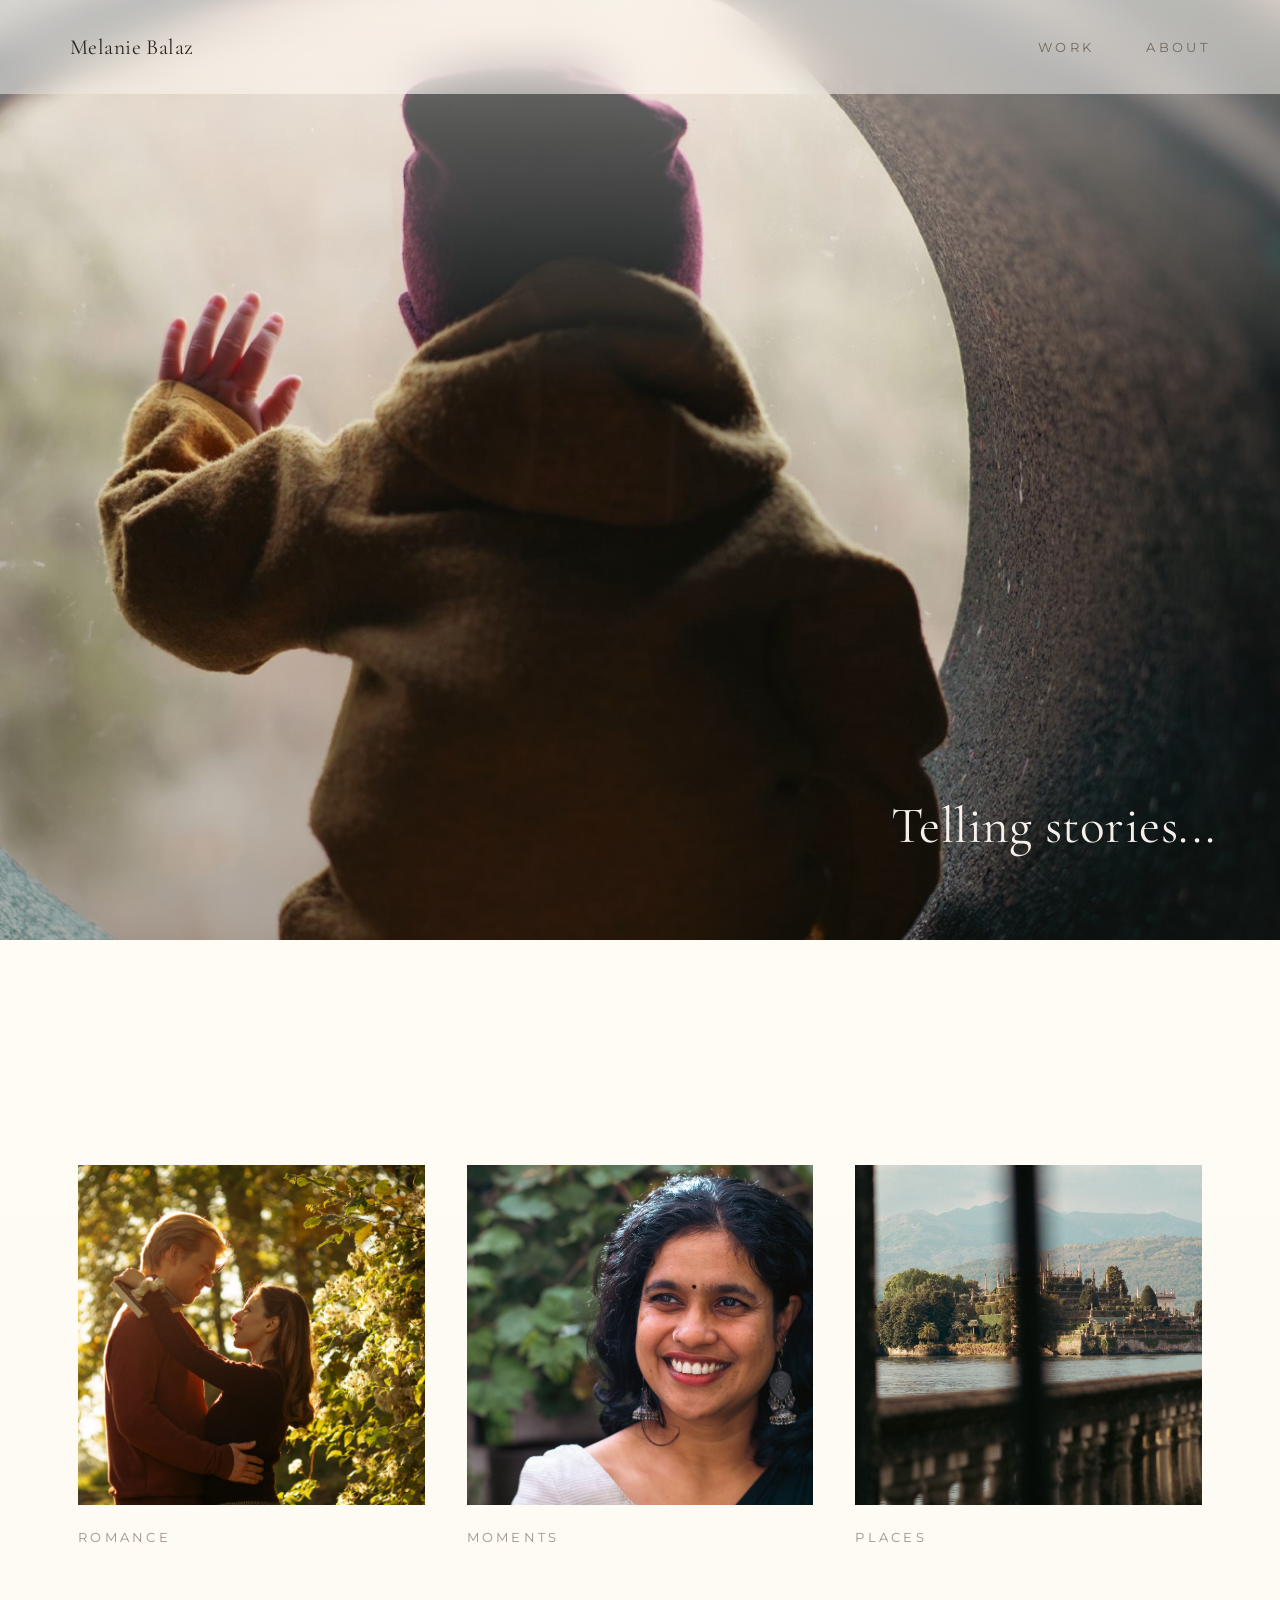
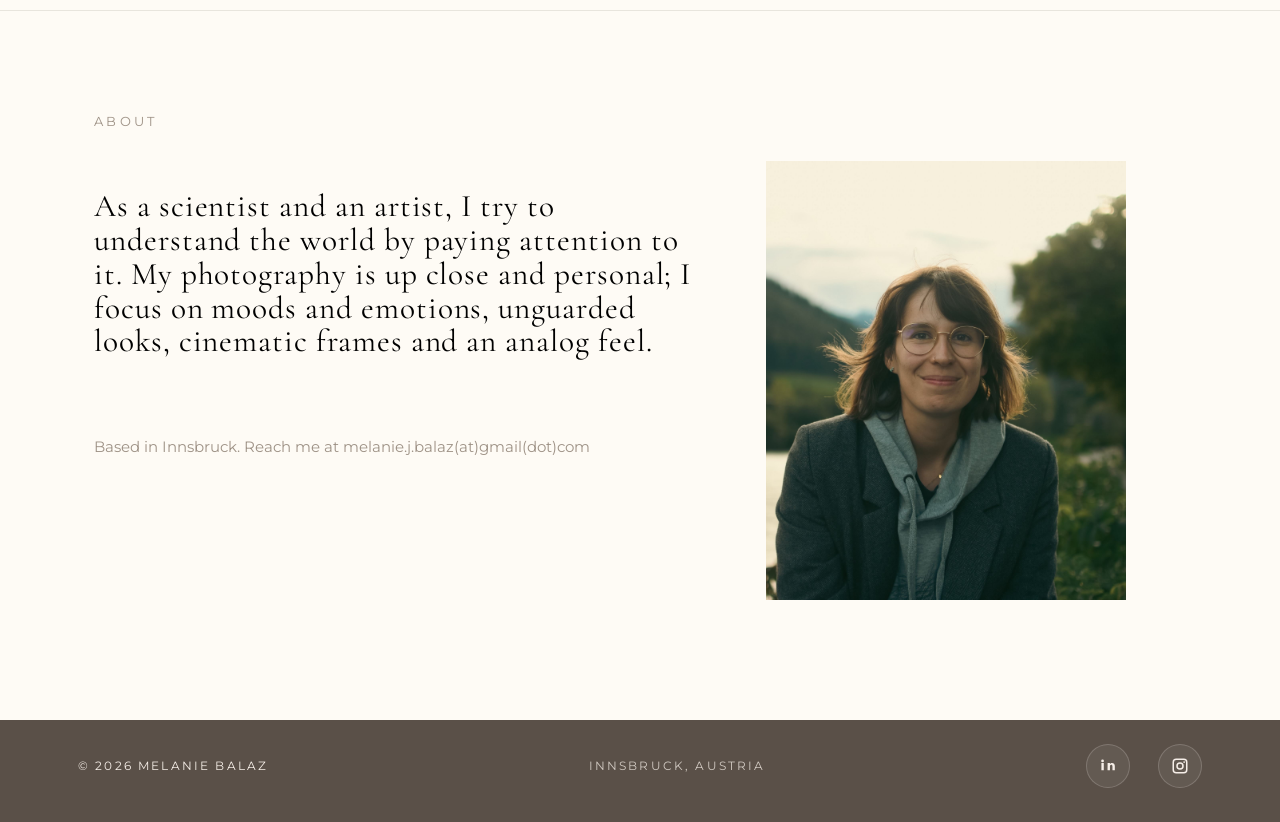
==== commit 6096d014: "Polish portfolio site and SEO setup" ====
--- a/index.html
+++ b/index.html
@@ -3,12 +3,43 @@
 <head>
   <meta charset="utf-8">
   <meta name="viewport" content="width=device-width, initial-scale=1">
-  <title>Melanie Balaz</title>
-  <meta name="description" content="Photography portfolio of Melanie Balaz.">
+  <title>Melanie Balaz | Photography Portfolio in Innsbruck</title>
+  <meta name="description" content="Photography portfolio of Melanie Balaz, an Innsbruck-based photographer capturing romance, fleeting moments, and places with a cinematic, intimate style.">
+  <meta name="author" content="Melanie Balaz">
+  <meta name="robots" content="index, follow, max-image-preview:large">
+  <link rel="canonical" href="https://melaniebalaz.com/">
+  <link rel="icon" href="favicon.svg" type="image/svg+xml">
+  <meta property="og:locale" content="en_US">
+  <meta property="og:type" content="website">
+  <meta property="og:site_name" content="Melanie Balaz">
+  <meta property="og:title" content="Melanie Balaz | Photography Portfolio in Innsbruck">
+  <meta property="og:description" content="Photography portfolio of Melanie Balaz, an Innsbruck-based photographer capturing romance, fleeting moments, and places with a cinematic, intimate style.">
+  <meta property="og:url" content="https://melaniebalaz.com/">
+  <meta property="og:image" content="https://melaniebalaz.com/assets/home/hero-placeholder.jpg">
+  <meta property="og:image:width" content="2200">
+  <meta property="og:image:height" content="1235">
+  <meta property="og:image:alt" content="Hero photograph from Melanie Balaz's photography portfolio">
+  <meta name="twitter:card" content="summary_large_image">
+  <meta name="twitter:title" content="Melanie Balaz | Photography Portfolio in Innsbruck">
+  <meta name="twitter:description" content="Photography portfolio of Melanie Balaz, an Innsbruck-based photographer capturing romance, fleeting moments, and places with a cinematic, intimate style.">
+  <meta name="twitter:image" content="https://melaniebalaz.com/assets/home/hero-placeholder.jpg">
   <link rel="preconnect" href="https://fonts.googleapis.com">
   <link rel="preconnect" href="https://fonts.gstatic.com" crossorigin>
   <link href="https://fonts.googleapis.com/css2?family=Cormorant+Garamond:wght@400;500&family=Montserrat:wght@300;400;500&display=swap" rel="stylesheet">
   <link rel="stylesheet" href="css/style.css">
+  <script type="application/ld+json">
+    {
+      "@context": "https://schema.org",
+      "@type": "WebSite",
+      "name": "Melanie Balaz",
+      "url": "https://melaniebalaz.com/",
+      "description": "Photography portfolio of Melanie Balaz, an Innsbruck-based photographer capturing romance, fleeting moments, and places with a cinematic, intimate style.",
+      "publisher": {
+        "@type": "Person",
+        "name": "Melanie Balaz"
+      }
+    }
+  </script>
 </head>
 <body class="page-home">
   <div class="page-shell">
@@ -32,7 +63,7 @@
 
     <main>
       <section class="hero">
-        <img src="assets/home/hero-placeholder.jpg" alt="Placeholder hero photograph">
+        <img src="assets/home/hero-placeholder.jpg" alt="Hero photograph from Melanie Balaz's portfolio" width="2200" height="1235" fetchpriority="high">
         <div class="hero-copy">
           <h1>Telling stories...</h1>
         </div>
@@ -43,19 +74,19 @@
         <div class="card-grid">
           <a class="story-card" href="romance.html">
             <div class="story-image-wrap">
-              <img src="assets/romance/jm.jpg" alt="Photograph for romance">
+              <img src="assets/romance/jm.jpg" alt="Couple portrait preview for the Romance gallery" loading="lazy" decoding="async">
             </div>
             <span>Romance</span>
           </a>
           <a class="story-card" href="moments.html">
             <div class="story-image-wrap">
-              <img src="assets/moments/cover-placeholder.jpg" alt="Placeholder photograph for moments">
+              <img src="assets/moments/cover-placeholder.jpg" alt="Documentary-style preview for the Moments gallery" loading="lazy" decoding="async">
             </div>
             <span>Moments</span>
           </a>
           <a class="story-card" href="places.html">
             <div class="story-image-wrap">
-              <img src="assets/places/cover-placeholder.jpg" alt="Placeholder photograph for places">
+              <img src="assets/places/cover-placeholder.jpg" alt="Travel and landscape preview for the Places gallery" loading="lazy" decoding="async">
             </div>
             <span>Places</span>
           </a>
@@ -75,11 +106,30 @@
             </p>
           </div>
           <figure class="about-portrait">
-            <img src="assets/about/portrait-placeholder.jpg" alt="Placeholder portrait photograph">
+            <img src="assets/about/portrait-placeholder.jpg" alt="Portrait of photographer Melanie Balaz" loading="lazy" decoding="async">
           </figure>
         </div>
       </section>
     </main>
+
+    <footer class="site-footer">
+      <p class="footer-credit">&copy; 2026 Melanie Balaz</p>
+      <p class="footer-location">Innsbruck, Austria</p>
+      <div class="footer-links" aria-label="Social links">
+        <a class="social-link" href="https://www.linkedin.com/in/melanie-balaz-13ab78132/" target="_blank" rel="noopener noreferrer" aria-label="LinkedIn">
+          <svg viewBox="0 0 24 24" aria-hidden="true">
+            <path d="M6.94 8.5v8.56H4.09V8.5zm.19-2.64a1.66 1.66 0 1 1-3.32 0 1.66 1.66 0 0 1 3.32 0m13.06 6.27v4.93h-2.84v-4.6c0-1.16-.41-1.95-1.45-1.95-.79 0-1.26.53-1.47 1.05-.08.18-.1.44-.1.7v4.8H11.5s.04-7.8 0-8.56h2.83v1.21l-.02.03h.02v-.03c.38-.59 1.05-1.43 2.56-1.43 1.87 0 3.3 1.22 3.3 3.85"/>
+          </svg>
+          <span class="sr-only">LinkedIn</span>
+        </a>
+        <a class="social-link" href="https://www.instagram.com/sciaridae_/" target="_blank" rel="noopener noreferrer" aria-label="Instagram">
+          <svg viewBox="0 0 24 24" aria-hidden="true">
+            <path d="M7.5 3h9A4.5 4.5 0 0 1 21 7.5v9a4.5 4.5 0 0 1-4.5 4.5h-9A4.5 4.5 0 0 1 3 16.5v-9A4.5 4.5 0 0 1 7.5 3m0 1.8A2.7 2.7 0 0 0 4.8 7.5v9a2.7 2.7 0 0 0 2.7 2.7h9a2.7 2.7 0 0 0 2.7-2.7v-9a2.7 2.7 0 0 0-2.7-2.7zm9.45 1.35a1.05 1.05 0 1 1 0 2.1 1.05 1.05 0 0 1 0-2.1M12 7.5A4.5 4.5 0 1 1 7.5 12 4.5 4.5 0 0 1 12 7.5m0 1.8A2.7 2.7 0 1 0 14.7 12 2.7 2.7 0 0 0 12 9.3"/>
+          </svg>
+          <span class="sr-only">Instagram</span>
+        </a>
+      </div>
+    </footer>
   </div>
 
   <script src="js/script.js"></script>
--- a/css/style.css
+++ b/css/style.css
@@ -96,7 +96,7 @@
   font-size: clamp(0.8rem, 0.72vw, 0.95rem);
   letter-spacing: 0.26em;
   text-transform: uppercase;
-  color: var(--muted);
+  color: #74685d;
 }
 
 .nav-group {
@@ -318,6 +318,78 @@
   object-fit: cover;
 }
 
+.site-footer {
+  display: flex;
+  align-items: center;
+  justify-content: space-between;
+  gap: 24px;
+  padding: 24px 78px 34px;
+  background: #5a5048;
+  color: rgba(255, 248, 241, 0.94);
+}
+
+.footer-credit,
+.footer-location,
+.footer-links {
+  margin: 0;
+  font-size: clamp(0.75rem, 0.72vw, 0.92rem);
+  letter-spacing: 0.18em;
+  text-transform: uppercase;
+}
+
+.footer-location {
+  color: rgba(255, 248, 241, 0.72);
+}
+
+.footer-links {
+  display: flex;
+  align-items: center;
+  gap: 28px;
+}
+
+.social-link {
+  display: inline-flex;
+  align-items: center;
+  justify-content: center;
+  width: 44px;
+  height: 44px;
+  border: 1px solid rgba(255, 248, 241, 0.18);
+  border-radius: 999px;
+  background: rgba(255, 248, 241, 0.06);
+  color: inherit;
+  transition:
+    color 180ms ease,
+    transform 180ms ease,
+    background-color 180ms ease,
+    border-color 180ms ease;
+}
+
+.social-link svg {
+  width: 20px;
+  height: 20px;
+  fill: currentColor;
+}
+
+.social-link:hover,
+.social-link:focus-visible {
+  color: #fffdf9;
+  background: rgba(255, 248, 241, 0.14);
+  border-color: rgba(255, 248, 241, 0.3);
+  transform: translateY(-1px);
+}
+
+.sr-only {
+  position: absolute;
+  width: 1px;
+  height: 1px;
+  padding: 0;
+  margin: -1px;
+  overflow: hidden;
+  clip: rect(0, 0, 0, 0);
+  white-space: nowrap;
+  border: 0;
+}
+
 .story-page {
   padding: 148px 78px 90px;
 }
@@ -650,6 +722,10 @@
     margin-top: 0;
     max-width: 360px;
   }
+
+  .site-footer {
+    padding: 22px 20px 28px;
+  }
 }
 
 @media (max-width: 700px) {
@@ -747,6 +823,18 @@
     width: min(100%, 280px);
   }
 
+  .site-footer {
+    flex-direction: column;
+    align-items: flex-start;
+    gap: 14px;
+    padding: 18px 16px 24px;
+  }
+
+  .footer-links {
+    gap: 18px;
+    flex-wrap: wrap;
+  }
+
   .story-page {
     padding: 100px 16px 56px;
   }
@@ -832,7 +920,8 @@
 
   .work-section,
   .story-page,
-  .about-inner {
+  .about-inner,
+  .site-footer {
     padding-left: 14px;
     padding-right: 14px;
   }
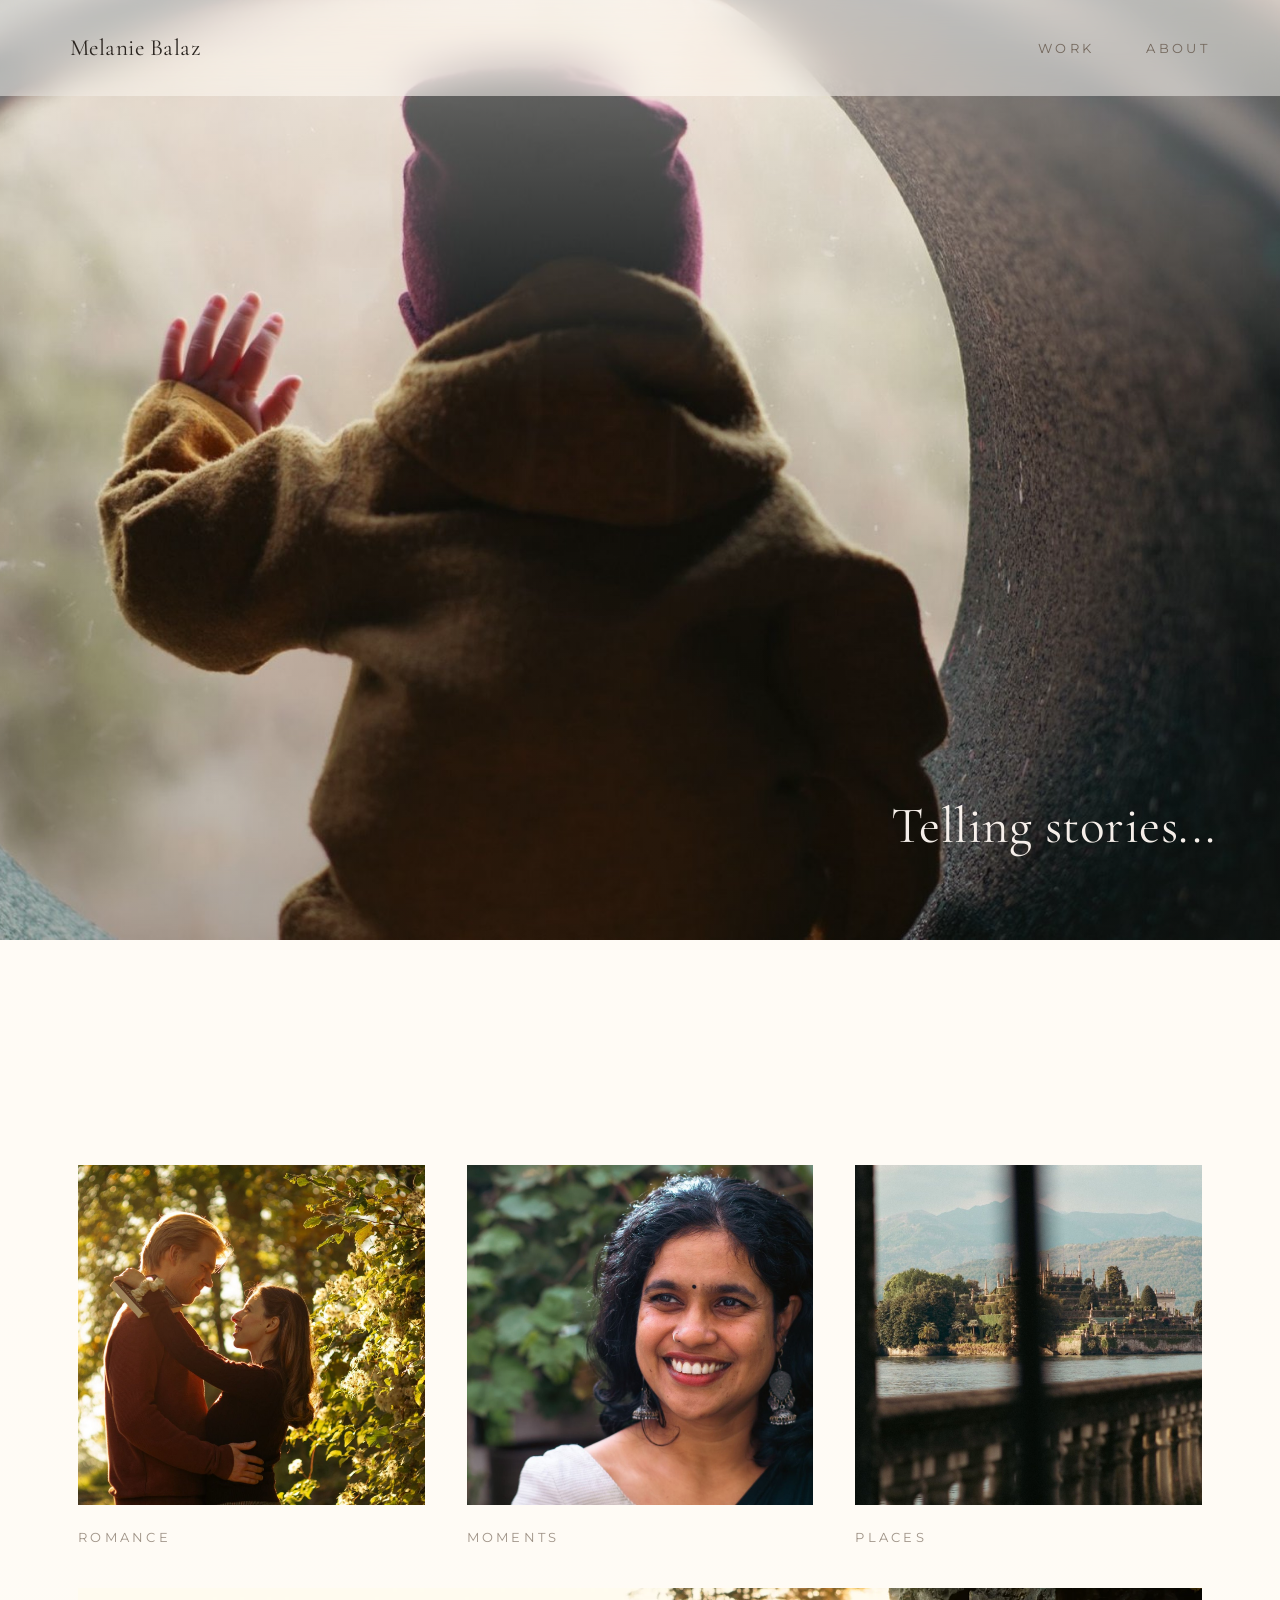
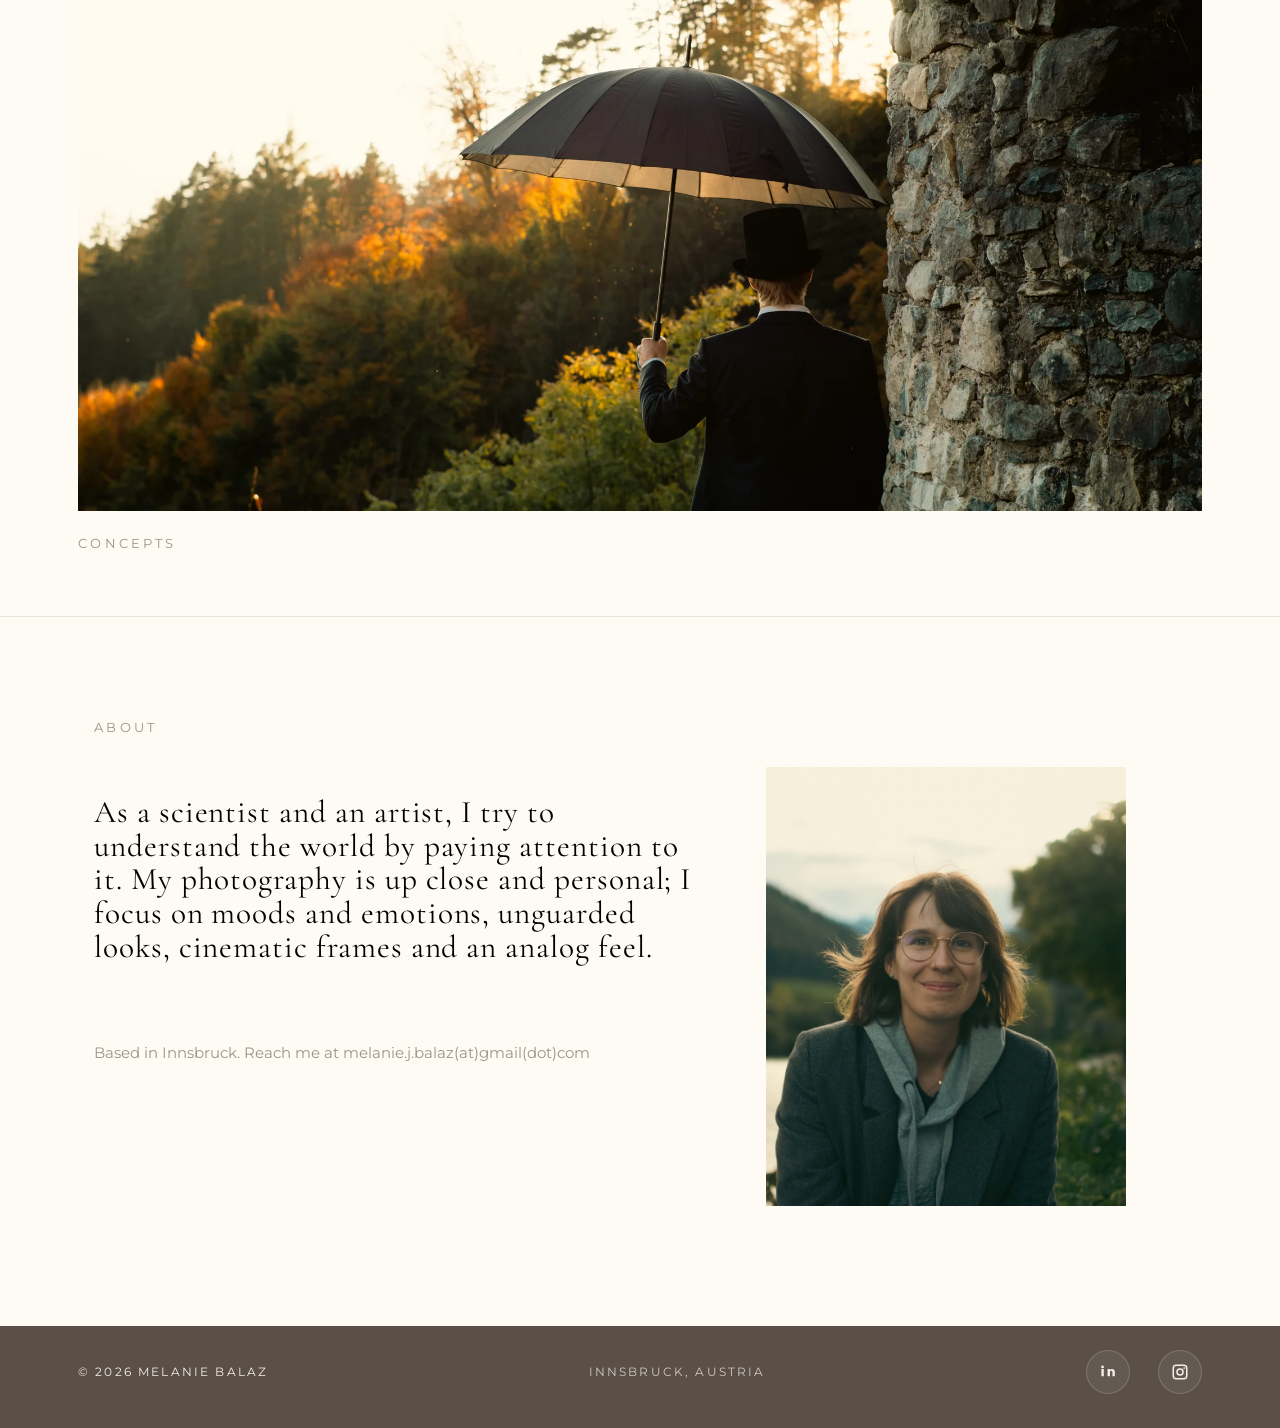
==== commit 603552cc: "Add Concepts portfolio gallery" ====
--- a/index.html
+++ b/index.html
@@ -4,7 +4,7 @@
   <meta charset="utf-8">
   <meta name="viewport" content="width=device-width, initial-scale=1">
   <title>Melanie Balaz | Photography Portfolio in Innsbruck</title>
-  <meta name="description" content="Photography portfolio of Melanie Balaz, an Innsbruck-based photographer capturing romance, fleeting moments, and places with a cinematic, intimate style.">
+  <meta name="description" content="Photography portfolio of Melanie Balaz, an Innsbruck-based photographer capturing romance, fleeting moments, places, and concepts with a cinematic, intimate style.">
   <meta name="author" content="Melanie Balaz">
   <meta name="robots" content="index, follow, max-image-preview:large">
   <link rel="canonical" href="https://melaniebalaz.com/">
@@ -13,7 +13,7 @@
   <meta property="og:type" content="website">
   <meta property="og:site_name" content="Melanie Balaz">
   <meta property="og:title" content="Melanie Balaz | Photography Portfolio in Innsbruck">
-  <meta property="og:description" content="Photography portfolio of Melanie Balaz, an Innsbruck-based photographer capturing romance, fleeting moments, and places with a cinematic, intimate style.">
+  <meta property="og:description" content="Photography portfolio of Melanie Balaz, an Innsbruck-based photographer capturing romance, fleeting moments, places, and concepts with a cinematic, intimate style.">
   <meta property="og:url" content="https://melaniebalaz.com/">
   <meta property="og:image" content="https://melaniebalaz.com/assets/home/hero-placeholder.jpg">
   <meta property="og:image:width" content="2200">
@@ -21,7 +21,7 @@
   <meta property="og:image:alt" content="Hero photograph from Melanie Balaz's photography portfolio">
   <meta name="twitter:card" content="summary_large_image">
   <meta name="twitter:title" content="Melanie Balaz | Photography Portfolio in Innsbruck">
-  <meta name="twitter:description" content="Photography portfolio of Melanie Balaz, an Innsbruck-based photographer capturing romance, fleeting moments, and places with a cinematic, intimate style.">
+  <meta name="twitter:description" content="Photography portfolio of Melanie Balaz, an Innsbruck-based photographer capturing romance, fleeting moments, places, and concepts with a cinematic, intimate style.">
   <meta name="twitter:image" content="https://melaniebalaz.com/assets/home/hero-placeholder.jpg">
   <link rel="preconnect" href="https://fonts.googleapis.com">
   <link rel="preconnect" href="https://fonts.gstatic.com" crossorigin>
@@ -33,7 +33,7 @@
       "@type": "WebSite",
       "name": "Melanie Balaz",
       "url": "https://melaniebalaz.com/",
-      "description": "Photography portfolio of Melanie Balaz, an Innsbruck-based photographer capturing romance, fleeting moments, and places with a cinematic, intimate style.",
+      "description": "Photography portfolio of Melanie Balaz, an Innsbruck-based photographer capturing romance, fleeting moments, places, and concepts with a cinematic, intimate style.",
       "publisher": {
         "@type": "Person",
         "name": "Melanie Balaz"
@@ -55,6 +55,7 @@
             <a class="dropdown-link" href="romance.html">Romance</a>
             <a class="dropdown-link" href="moments.html">Moments</a>
             <a class="dropdown-link" href="places.html">Places</a>
+            <a class="dropdown-link" href="concepts.html">Concepts</a>
           </div>
         </div>
         <a href="#about">About</a>
@@ -89,6 +90,12 @@
               <img src="assets/places/cover-placeholder.jpg" alt="Travel and landscape preview for the Places gallery" loading="lazy" decoding="async">
             </div>
             <span>Places</span>
+          </a>
+          <a class="story-card story-card-wide" href="concepts.html">
+            <div class="story-image-wrap">
+              <img src="assets/concept/cover.webp" alt="Creative portrait preview for the Concepts gallery" loading="lazy" decoding="async">
+            </div>
+            <span>Concepts</span>
           </a>
         </div>
       </section>
--- a/css/style.css
+++ b/css/style.css
@@ -85,7 +85,7 @@
 }
 
 .brand {
-  font-size: clamp(1.35rem, 1.2vw, 1.95rem);
+  font-size: clamp(1.45rem, 1.35vw, 2.1rem);
   letter-spacing: 0.02em;
 }
 
@@ -241,6 +241,14 @@
   display: block;
 }
 
+.story-card-wide {
+  grid-column: 1 / -1;
+}
+
+.story-card-wide .story-image-wrap {
+  aspect-ratio: 2.15;
+}
+
 .story-image-wrap {
   aspect-ratio: 1.02;
   overflow: hidden;
@@ -506,20 +514,6 @@
   padding-top: 28px;
 }
 
-.story-gallery-split {
-  display: grid;
-  grid-template-columns: minmax(0, 1fr) minmax(0, 1fr);
-  gap: 64px;
-  align-items: start;
-  margin-bottom: 42px;
-}
-
-.story-gallery-grid {
-  display: grid;
-  grid-template-columns: repeat(3, minmax(0, 1fr));
-  gap: 36px;
-}
-
 .story-gallery-masonry {
   display: grid;
   grid-template-columns: repeat(3, minmax(0, 1fr));
@@ -534,14 +528,6 @@
 .story-frame {
   margin: 0;
   background: rgba(255, 252, 247, 0.92);
-}
-
-.story-frame-tall {
-  aspect-ratio: 0.76;
-}
-
-.story-frame-wide {
-  aspect-ratio: 1.24;
 }
 
 .story-frame-gallery {
@@ -691,8 +677,7 @@
   }
 
   .card-grid,
-  .story-gallery-split,
-  .story-gallery-grid {
+  .story-gallery-masonry {
     grid-template-columns: 1fr;
     gap: 32px;
   }
